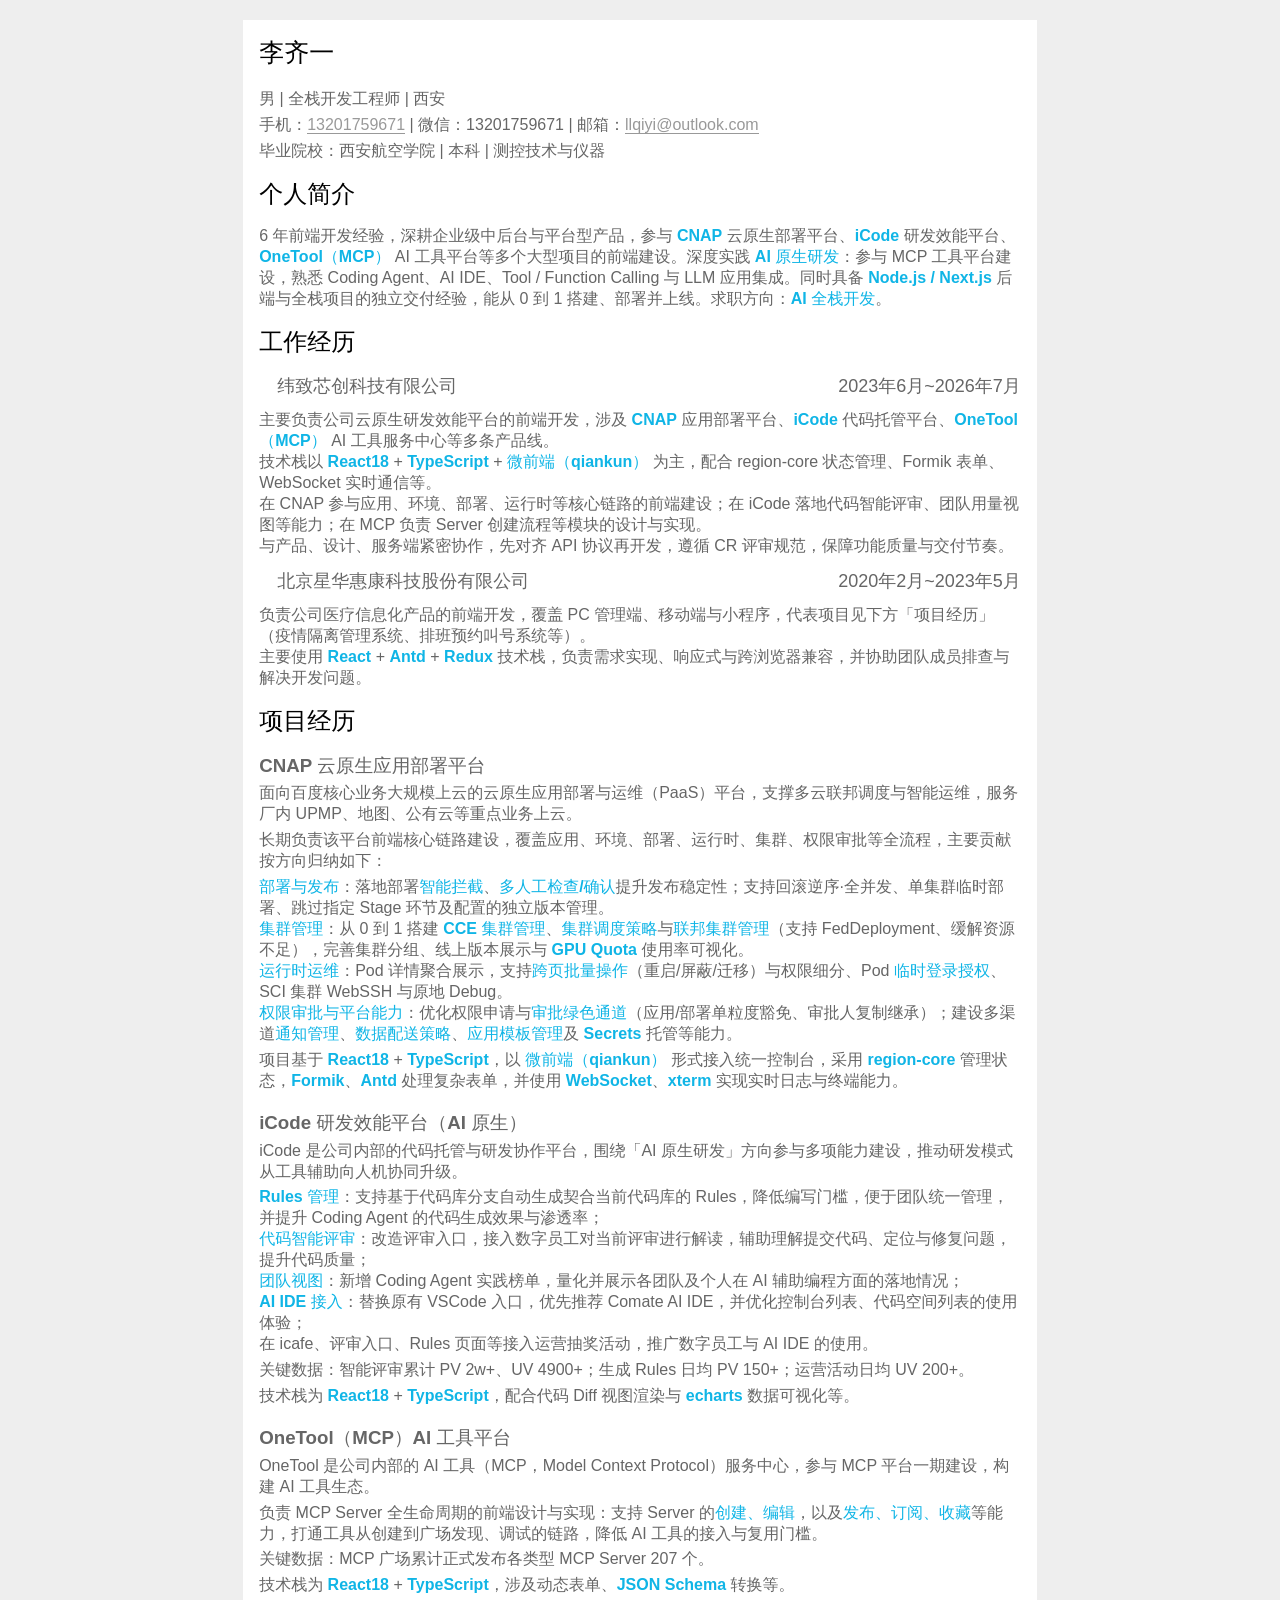
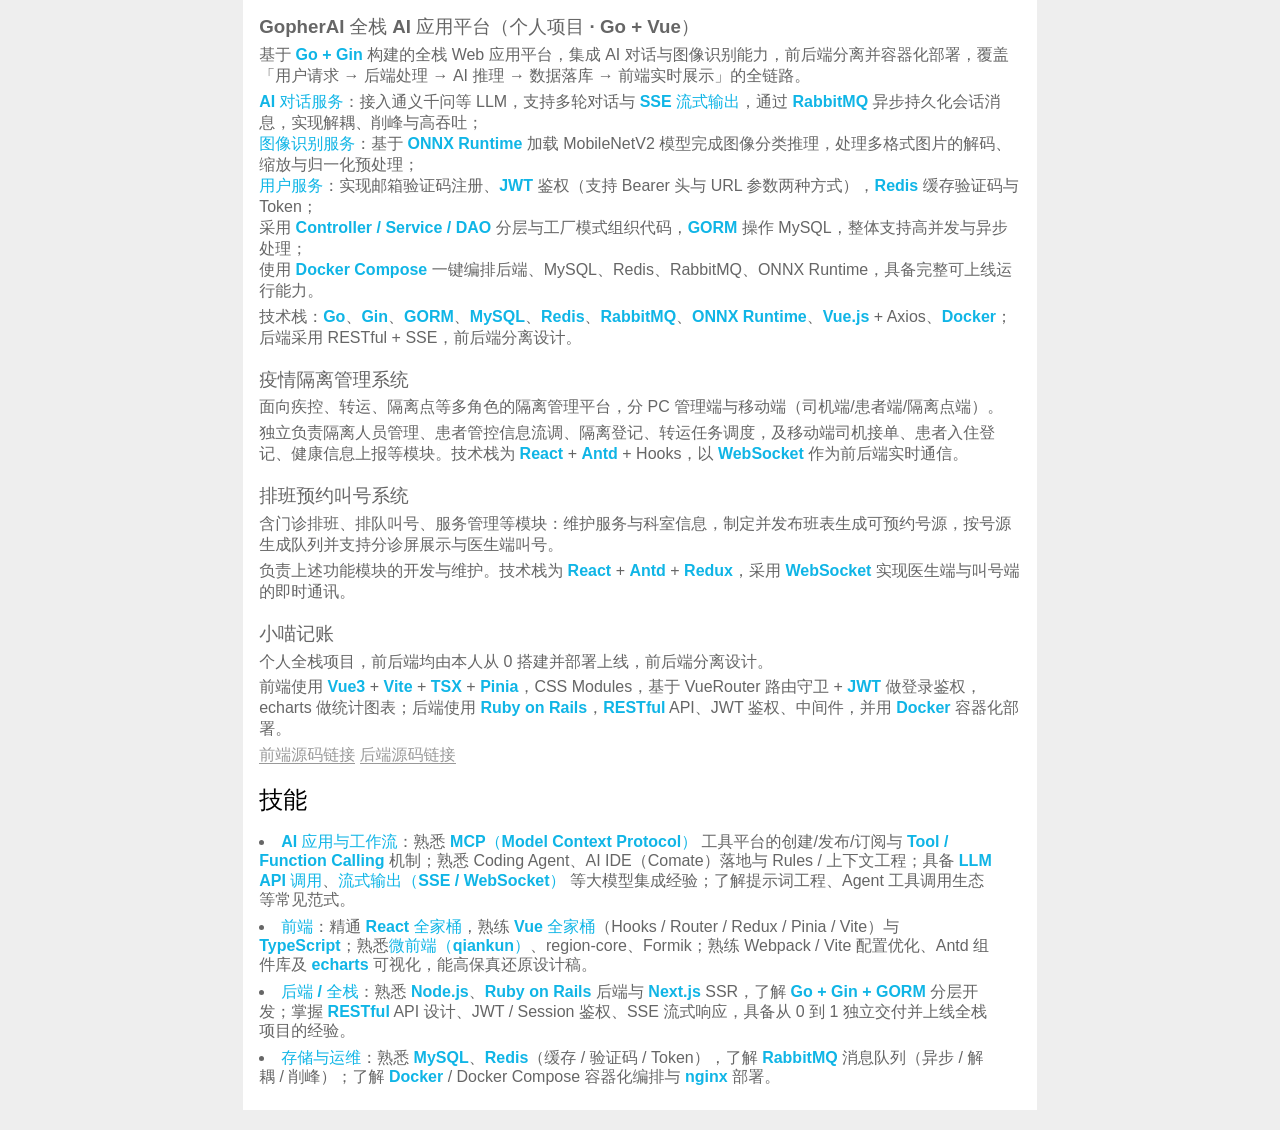
==== index.html @ 099a3296 "完善简历" ====
<!DOCTYPE html>
<html lang="zh">

<head>
    <meta charset="UTF-8">
    <meta name="viewport"
          content="width=device-width,initial-scale=1,minimum-scale=1,maximum-scale=1,user-scalable=no,viewport-fit=cover">
    <title>简历</title>
    <link rel="stylesheet" href="style.css">
</head>

<body>
<article>
    <section class="bio">
        <h1>李齐一</h1>
        <img src="./images/picture.jpg" alt="" height="100">
        <p>
            男 | 全栈开发工程师 | 西安
        </p>
        <p>
            手机：<a href="tel:13201759671">13201759671</a> | 微信：13201759671 | 邮箱：<a
            href="mailto:llqiyi@outlook.com">llqiyi@outlook.com</a>
        </p>
        <p>毕业院校：西安航空学院 | 本科 | 测控技术与仪器</p>
    </section>
    <section class="summary">
        <h2>个人简介</h2>
        <p>
            6 年前端开发经验，深耕企业级中后台与平台型产品，参与 <strong>CNAP</strong> 云原生部署平台、<strong>iCode</strong> 研发效能平台、<strong>OneTool（MCP）</strong> AI 工具平台等多个大型项目的前端建设。深度实践 <strong>AI 原生研发</strong>：参与 MCP 工具平台建设，熟悉 Coding Agent、AI IDE、Tool / Function Calling 与 LLM 应用集成。同时具备 <strong>Node.js / Next.js</strong> 后端与全栈项目的独立交付经验，能从 0 到 1 搭建、部署并上线。求职方向：<strong>AI 全栈开发</strong>。
        </p>
    </section>
    <section class="jobs">
        <h2>工作经历</h2>
        <ol>
            <li>
                <header>
                    <h4>纬致芯创科技有限公司</h4>
                    <span><time>2023年6月</time>~<time>2026年7月</time></span>
                </header>
                <ul>
                    <li>
                        主要负责公司云原生研发效能平台的前端开发，涉及 <strong>CNAP</strong> 应用部署平台、<strong>iCode</strong> 代码托管平台、<strong>OneTool（MCP）</strong> AI 工具服务中心等多条产品线。
                    </li>
                    <li>
                        技术栈以 <strong>React18</strong> + <strong>TypeScript</strong> + <strong>微前端（qiankun）</strong> 为主，配合 region-core 状态管理、Formik 表单、WebSocket 实时通信等。
                    </li>
                    <li>
                        在 CNAP 参与应用、环境、部署、运行时等核心链路的前端建设；在 iCode 落地代码智能评审、团队用量视图等能力；在 MCP 负责 Server 创建流程等模块的设计与实现。
                    </li>
                    <li>
                        与产品、设计、服务端紧密协作，先对齐 API 协议再开发，遵循 CR 评审规范，保障功能质量与交付节奏。
                    </li>
                </ul>
            </li>
            <li>
                <header>
                    <h4>北京星华惠康科技股份有限公司</h4>
                    <span><time>2020年2月</time>~<time>2023年5月</time></span>
                </header>
                <ul>
                    <li>负责公司医疗信息化产品的前端开发，覆盖 PC 管理端、移动端与小程序，代表项目见下方「项目经历」（疫情隔离管理系统、排班预约叫号系统等）。</li>
                    <li>主要使用 <strong>React</strong> + <strong>Antd</strong> + <strong>Redux</strong> 技术栈，负责需求实现、响应式与跨浏览器兼容，并协助团队成员排查与解决开发问题。</li>
                </ul>
            </li>
        </ol>
    </section>
    <section class="projects">
        <h2>项目经历</h2>
        <ol>
            <li>
                <header>
                    <h3>CNAP 云原生应用部署平台</h3>
                </header>
                <p>面向百度核心业务大规模上云的云原生应用部署与运维（PaaS）平台，支撑多云联邦调度与智能运维，服务厂内 UPMP、地图、公有云等重点业务上云。</p>
                <p>
                    长期负责该平台前端核心链路建设，覆盖应用、环境、部署、运行时、集群、权限审批等全流程，主要贡献按方向归纳如下：
                </p>
                <ul>
                    <li><strong>部署与发布</strong>：落地部署<strong>智能拦截</strong>、<strong>多人工检查/确认</strong>提升发布稳定性；支持回滚逆序·全并发、单集群临时部署、跳过指定 Stage 环节及配置的独立版本管理。</li>
                    <li><strong>集群管理</strong>：从 0 到 1 搭建 <strong>CCE 集群管理</strong>、<strong>集群调度策略</strong>与<strong>联邦集群管理</strong>（支持 FedDeployment、缓解资源不足），完善集群分组、线上版本展示与 <strong>GPU Quota</strong> 使用率可视化。</li>
                    <li><strong>运行时运维</strong>：Pod 详情聚合展示，支持<strong>跨页批量操作</strong>（重启/屏蔽/迁移）与权限细分、Pod <strong>临时登录授权</strong>、SCI 集群 WebSSH 与原地 Debug。</li>
                    <li><strong>权限审批与平台能力</strong>：优化权限申请与<strong>审批绿色通道</strong>（应用/部署单粒度豁免、审批人复制继承）；建设多渠道<strong>通知管理</strong>、<strong>数据配送策略</strong>、<strong>应用模板管理</strong>及 <strong>Secrets</strong> 托管等能力。</li>
                </ul>
                <p>
                    项目基于 <strong>React18</strong> + <strong>TypeScript</strong>，以 <strong>微前端（qiankun）</strong> 形式接入统一控制台，采用 <strong>region-core</strong> 管理状态，<strong>Formik</strong>、<strong>Antd</strong> 处理复杂表单，并使用 <strong>WebSocket</strong>、<strong>xterm</strong> 实现实时日志与终端能力。
                </p>
            </li>
            <li>
                <header>
                    <h3>iCode 研发效能平台（AI 原生）</h3>
                </header>
                <p>iCode 是公司内部的代码托管与研发协作平台，围绕「AI 原生研发」方向参与多项能力建设，推动研发模式从工具辅助向人机协同升级。</p>
                <ul>
                    <li><strong>Rules 管理</strong>：支持基于代码库分支自动生成契合当前代码库的 Rules，降低编写门槛，便于团队统一管理，并提升 Coding Agent 的代码生成效果与渗透率；</li>
                    <li><strong>代码智能评审</strong>：改造评审入口，接入数字员工对当前评审进行解读，辅助理解提交代码、定位与修复问题，提升代码质量；</li>
                    <li><strong>团队视图</strong>：新增 Coding Agent 实践榜单，量化并展示各团队及个人在 AI 辅助编程方面的落地情况；</li>
                    <li><strong>AI IDE 接入</strong>：替换原有 VSCode 入口，优先推荐 Comate AI IDE，并优化控制台列表、代码空间列表的使用体验；</li>
                    <li>在 icafe、评审入口、Rules 页面等接入运营抽奖活动，推广数字员工与 AI IDE 的使用。</li>
                </ul>
                <p>关键数据：智能评审累计 PV 2w+、UV 4900+；生成 Rules 日均 PV 150+；运营活动日均 UV 200+。</p>
                <p>技术栈为 <strong>React18</strong> + <strong>TypeScript</strong>，配合代码 Diff 视图渲染与 <strong>echarts</strong> 数据可视化等。</p>
            </li>
            <li>
                <header>
                    <h3>OneTool（MCP）AI 工具平台</h3>
                </header>
                <p>OneTool 是公司内部的 AI 工具（MCP，Model Context Protocol）服务中心，参与 MCP 平台一期建设，构建 AI 工具生态。</p>
                <p>
                    负责 MCP Server 全生命周期的前端设计与实现：支持 Server 的<strong>创建、编辑</strong>，以及<strong>发布、订阅、收藏</strong>等能力，打通工具从创建到广场发现、调试的链路，降低 AI 工具的接入与复用门槛。
                </p>
                <p>关键数据：MCP 广场累计正式发布各类型 MCP Server 207 个。</p>
                <p>技术栈为 <strong>React18</strong> + <strong>TypeScript</strong>，涉及动态表单、<strong>JSON Schema</strong> 转换等。</p>
            </li>
            <li>
                <header>
                    <h3>GopherAI 全栈 AI 应用平台（个人项目 · Go + Vue）</h3>
                </header>
                <p>基于 <strong>Go + Gin</strong> 构建的全栈 Web 应用平台，集成 AI 对话与图像识别能力，前后端分离并容器化部署，覆盖「用户请求 → 后端处理 → AI 推理 → 数据落库 → 前端实时展示」的全链路。</p>
                <ul>
                    <li><strong>AI 对话服务</strong>：接入通义千问等 LLM，支持多轮对话与 <strong>SSE 流式输出</strong>，通过 <strong>RabbitMQ</strong> 异步持久化会话消息，实现解耦、削峰与高吞吐；</li>
                    <li><strong>图像识别服务</strong>：基于 <strong>ONNX Runtime</strong> 加载 MobileNetV2 模型完成图像分类推理，处理多格式图片的解码、缩放与归一化预处理；</li>
                    <li><strong>用户服务</strong>：实现邮箱验证码注册、<strong>JWT</strong> 鉴权（支持 Bearer 头与 URL 参数两种方式），<strong>Redis</strong> 缓存验证码与 Token；</li>
                    <li>采用 <strong>Controller / Service / DAO</strong> 分层与工厂模式组织代码，<strong>GORM</strong> 操作 MySQL，整体支持高并发与异步处理；</li>
                    <li>使用 <strong>Docker Compose</strong> 一键编排后端、MySQL、Redis、RabbitMQ、ONNX Runtime，具备完整可上线运行能力。</li>
                </ul>
                <p>技术栈：<strong>Go</strong>、<strong>Gin</strong>、<strong>GORM</strong>、<strong>MySQL</strong>、<strong>Redis</strong>、<strong>RabbitMQ</strong>、<strong>ONNX Runtime</strong>、<strong>Vue.js</strong> + Axios、<strong>Docker</strong>；后端采用 RESTful + SSE，前后端分离设计。</p>
            </li>
            <li>
                <header>
                    <h3>疫情隔离管理系统</h3>
                </header>
                <p>面向疾控、转运、隔离点等多角色的隔离管理平台，分 PC 管理端与移动端（司机端/患者端/隔离点端）。</p>
                <p>独立负责隔离人员管理、患者管控信息流调、隔离登记、转运任务调度，及移动端司机接单、患者入住登记、健康信息上报等模块。技术栈为 <strong>React</strong> + <strong>Antd</strong> + Hooks，以 <strong>WebSocket</strong> 作为前后端实时通信。</p>
            </li>
            <li>
                <header>
                    <h3>排班预约叫号系统</h3>
                </header>
                <p>含门诊排班、排队叫号、服务管理等模块：维护服务与科室信息，制定并发布班表生成可预约号源，按号源生成队列并支持分诊屏展示与医生端叫号。</p>
                <p>负责上述功能模块的开发与维护。技术栈为 <strong>React</strong> + <strong>Antd</strong> + <strong>Redux</strong>，采用 <strong>WebSocket</strong> 实现医生端与叫号端的即时通讯。</p>
            </li>
            <li>
                <header>
                    <h3>小喵记账</h3>
                </header>
                <p>个人全栈项目，前后端均由本人从 0 搭建并部署上线，前后端分离设计。</p>
                <p>前端使用 <strong>Vue3</strong> + <strong>Vite</strong> + <strong>TSX</strong> + <strong>Pinia</strong>，CSS Modules，基于 VueRouter 路由守卫 + <strong>JWT</strong> 做登录鉴权，echarts 做统计图表；后端使用 <strong>Ruby on Rails</strong>，<strong>RESTful</strong> API、JWT 鉴权、中间件，并用 <strong>Docker</strong> 容器化部署。</p>
                <span>
                  <a href="https://github.com/qiyi-li/miao-fe">前端源码链接</a>
                  <a href="https://github.com/qiyi-li/miao-be">后端源码链接</a>
                </span>
            </li>

        </ol>
    </section>
    <section class="skills">
        <h2>技能</h2>
        <div class="wrapper">
            <ul>
                <li><strong>AI 应用与工作流</strong>：熟悉 <strong>MCP（Model Context Protocol）</strong> 工具平台的创建/发布/订阅与 <strong>Tool / Function Calling</strong> 机制；熟悉 Coding Agent、AI IDE（Comate）落地与 Rules / 上下文工程；具备 <strong>LLM API 调用</strong>、<strong>流式输出（SSE / WebSocket）</strong> 等大模型集成经验；了解提示词工程、Agent 工具调用生态等常见范式。</li>
                <li><strong>前端</strong>：精通 <strong>React 全家桶</strong>，熟练 <strong>Vue 全家桶</strong>（Hooks / Router / Redux / Pinia / Vite）与 <strong>TypeScript</strong>；熟悉<strong>微前端（qiankun）</strong>、region-core、Formik；熟练 Webpack / Vite 配置优化、Antd 组件库及 <strong>echarts</strong> 可视化，能高保真还原设计稿。</li>
                <li><strong>后端 / 全栈</strong>：熟悉 <strong>Node.js</strong>、<strong>Ruby on Rails</strong> 后端与 <strong>Next.js</strong> SSR，了解 <strong>Go + Gin + GORM</strong> 分层开发；掌握 <strong>RESTful</strong> API 设计、JWT / Session 鉴权、SSE 流式响应，具备从 0 到 1 独立交付并上线全栈项目的经验。</li>
                <li><strong>存储与运维</strong>：熟悉 <strong>MySQL</strong>、<strong>Redis</strong>（缓存 / 验证码 / Token），了解 <strong>RabbitMQ</strong> 消息队列（异步 / 解耦 / 削峰）；了解 <strong>Docker</strong> / Docker Compose 容器化编排与 <strong>nginx</strong> 部署。</li>
            </ul>
        </div>
    </section>
<!--    <section class="others">
        <h2>其他链接</h2>
        <ul>
            <li>
                <a href="https://github.com/qiyi-li">我的 GitHub</a>，有一些小项目
            </li>
            <li>
                <a href="https://www.yuque.com/books/share/fcc17b53-db93-48c0-bba1-d0033db376e7?#">我的博客</a>，总结了一些学习过程中遇到的问题
            </li>
        </ul>
    </section>-->

</article>
<script src="https://cdn.bootcss.com/echarts/4.6.0/echarts.min.js"></script>
<script src="./main.js"></script>
</body>
</html>
---- style.css ----
* {
    box-sizing: border-box;
}

body {
    background: #eee;
    /*font-family: Georgia, "Nimbus Roman No9 L", "Songti SC", "Noto Serif CJK SC", "Source Han Serif SC", "Source Han Serif CN", STSong, "AR PL New Sung", "AR PL SungtiL GB", NSimSun, SimSun, "TW\-Sung", "WenQuanYi Bitmap Song", "AR PL UMing CN", "AR PL UMing HK", "AR PL UMing TW", "AR PL UMing TW MBE", PMingLiU, MingLiU, serif;;*/
    font-family: -apple-system, "Noto Sans", "Helvetica Neue", Helvetica, "Nimbus Sans L", Arial, "Liberation Sans", "PingFang SC", "Hiragino Sans GB", "Noto Sans CJK SC", "Source Han Sans SC", "Source Han Sans CN", "Microsoft YaHei", "Wenquanyi Micro Hei", "WenQuanYi Zen Hei", "ST Heiti", SimHei, "WenQuanYi Zen Hei Sharp", sans-serif;
    margin: 20px 0;
}

article {
    width: 21cm;
    min-height: 29.7cm;
    background: white;
    margin: 0 auto;
    overflow: auto;
    padding: 1em;
}
@media print {
    body {
        margin: 0;
    }

    .page2 {
        page-break-before: always;
        margin-top: 30px;
    }
}
body {
}

p {
    margin: .3em 0;
}

h1 {
    font-size: 25px;
    margin-top: 0;
    margin-bottom: 20px;
}

h4,
h5,
h6 {
    font-weight: normal;
}

ol,
ul {
    list-style: none;
    padding: 0;
    margin: 0;
}

strong {
    font-weight: bold;
    color: #10b5e6;
}

a {
    color: #999;
    text-decoration: none;
    border-bottom: 1px solid;
}

p,
li {
    color: #666;
}

h3,
h4,
h5,
h6 {
    margin: 0;
}

.bio {
    position: relative;
}

.bio img {
    position: absolute;
    top: 0;
    right: 0;
}
h2 {
    margin-top: 16px;
    margin-bottom: 16px;
}

.projects p {
    color: #666;
}
.gap {
    margin-top: 8px;
    margin-bottom: 8px;
    font-weight: bold;
}

.projects strong {
    color: #10b5e6;
}

.projects > ol {
    margin-top: 0;
    list-style-position: inside;
    padding: 0;
}

.projects > ol > li {
    margin-bottom: 18px;
}
.projects > ol > li:nth-child(3) {
    /*margin-bottom: 36px;*/
}

.projects > ol > li > header {
    display: flex;
    flex-direction: column;
    justify-content: space-between;
}

.projects > ol > li h3 {
    display: inline-block;
}

.skills {
}

#skills {

    width: 500px;
    height: 270px;
}

@media print {
    #skills {
        display: none;
    }
}


.skills > .wrapper {
    display: flex;
    justify-content: space-between;
}

.skills > .wrapper > :first-child {
    margin-right: 24px;
}

.skills > .wrapper > #skills {
    overflow: visible;
}

.skills > .wrapper > ul {
    color: #666;
}

.skills > .wrapper strong {
    color: #10b5e6;
}

.skills > .wrapper > ul > li {
    line-height: 1.2;
    margin-bottom: 8px;
}

.openSource {
}

.openSource header img {
    position: absolute;
    top: 0;
    right: 0;
}

.openSource > ul {
}

.openSource > ul > li {
    margin-bottom: 18px;
}

.openSource header {
    position: relative;
    display: flex;
    justify-content: space-between;
}

.openSource h3 {
}

.jobs >p{
    margin-top: 12px;
    margin-bottom: 12px;
}


.jobs > ol {
}

.jobs > ol > li {
    margin: 12px 0;
}

.jobs header {
    display: flex;
    color: #666;
    margin-bottom: 12px;
}

.jobs header > h3 {
    font-size: 18px;
    color: #333;
}

.jobs header > h4 {
    margin-left: 1em;
    font-weight: bold;
    font-size: 18px;
}

.jobs header > span {
    font-size: 18px;
    margin-left: auto;
}
.jobs >ol>li>.work-detail>li{
    list-style: inside;
}
.skills>.wrapper >ul>li{
    list-style: inside;
}

@media (max-width: 500px) {
    body {
        margin: 0;
    }

    article {
        width: auto;
        height: auto;
    }

    .bio img {
        display: none;
    }

    #skills {
        display: none;
    }

    .skills .wrapper {
        flex-direction: column;
    }

    #skills {
        width: auto;
    }

    .jobs header {
        flex-direction: column;
    }

    .jobs header > h3,
    .jobs header > h4,
    .jobs header > span {
        margin: 0;
    }
}
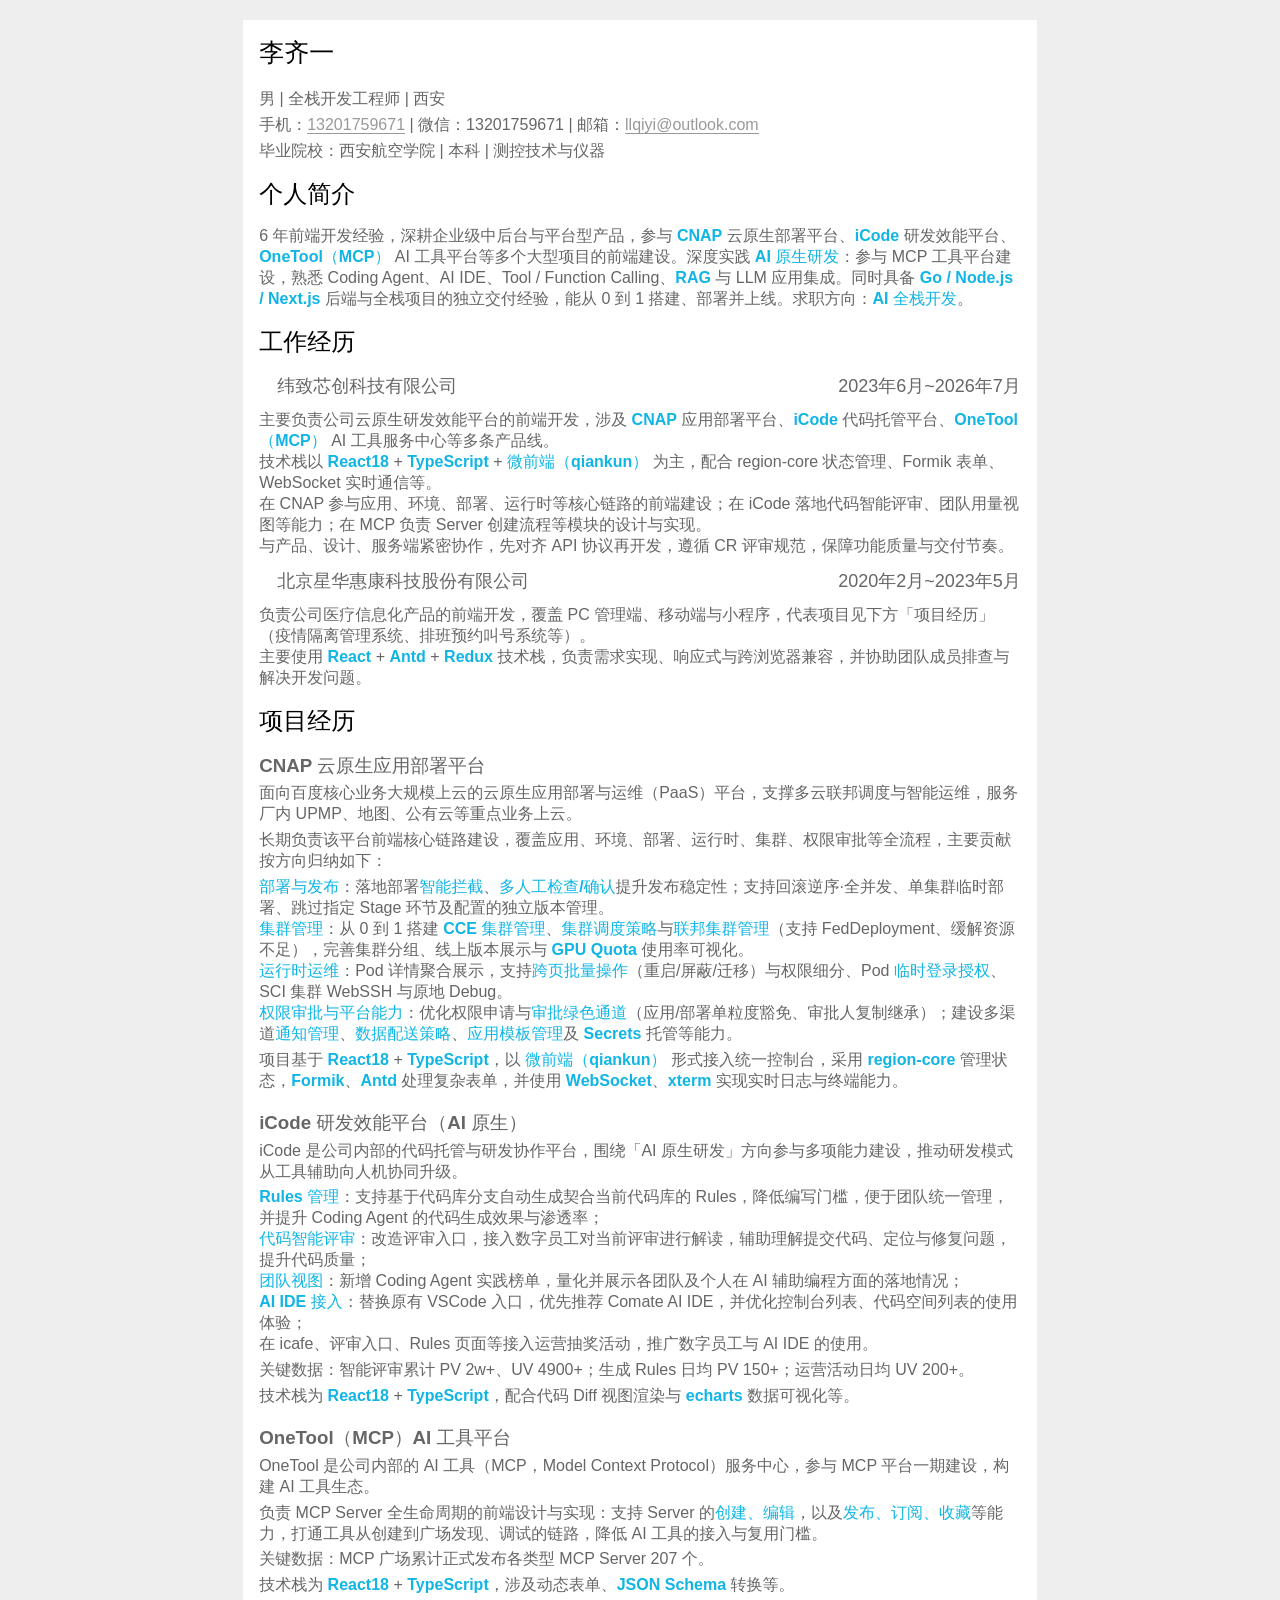
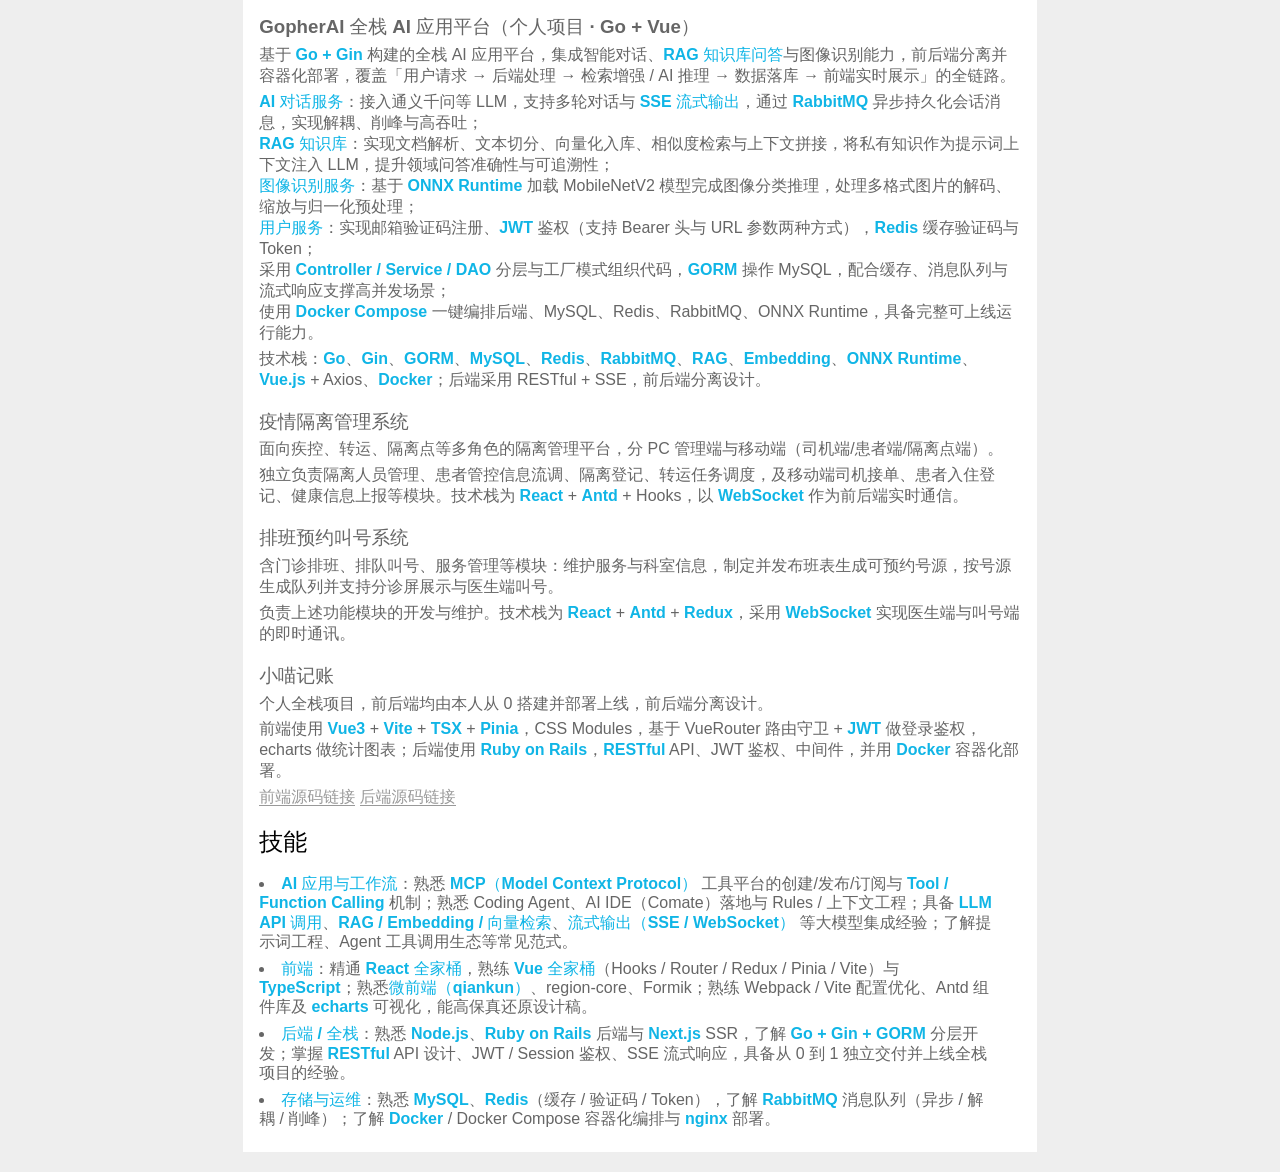
==== commit d804e417: "补充rag等" ====
--- a/index.html
+++ b/index.html
@@ -26,7 +26,7 @@
     <section class="summary">
         <h2>个人简介</h2>
         <p>
-            6 年前端开发经验，深耕企业级中后台与平台型产品，参与 <strong>CNAP</strong> 云原生部署平台、<strong>iCode</strong> 研发效能平台、<strong>OneTool（MCP）</strong> AI 工具平台等多个大型项目的前端建设。深度实践 <strong>AI 原生研发</strong>：参与 MCP 工具平台建设，熟悉 Coding Agent、AI IDE、Tool / Function Calling 与 LLM 应用集成。同时具备 <strong>Node.js / Next.js</strong> 后端与全栈项目的独立交付经验，能从 0 到 1 搭建、部署并上线。求职方向：<strong>AI 全栈开发</strong>。
+            6 年前端开发经验，深耕企业级中后台与平台型产品，参与 <strong>CNAP</strong> 云原生部署平台、<strong>iCode</strong> 研发效能平台、<strong>OneTool（MCP）</strong> AI 工具平台等多个大型项目的前端建设。深度实践 <strong>AI 原生研发</strong>：参与 MCP 工具平台建设，熟悉 Coding Agent、AI IDE、Tool / Function Calling、<strong>RAG</strong> 与 LLM 应用集成。同时具备 <strong>Go / Node.js / Next.js</strong> 后端与全栈项目的独立交付经验，能从 0 到 1 搭建、部署并上线。求职方向：<strong>AI 全栈开发</strong>。
         </p>
     </section>
     <section class="jobs">
@@ -115,15 +115,16 @@
                 <header>
                     <h3>GopherAI 全栈 AI 应用平台（个人项目 · Go + Vue）</h3>
                 </header>
-                <p>基于 <strong>Go + Gin</strong> 构建的全栈 Web 应用平台，集成 AI 对话与图像识别能力，前后端分离并容器化部署，覆盖「用户请求 → 后端处理 → AI 推理 → 数据落库 → 前端实时展示」的全链路。</p>
+                <p>基于 <strong>Go + Gin</strong> 构建的全栈 AI 应用平台，集成智能对话、<strong>RAG 知识库问答</strong>与图像识别能力，前后端分离并容器化部署，覆盖「用户请求 → 后端处理 → 检索增强 / AI 推理 → 数据落库 → 前端实时展示」的全链路。</p>
                 <ul>
                     <li><strong>AI 对话服务</strong>：接入通义千问等 LLM，支持多轮对话与 <strong>SSE 流式输出</strong>，通过 <strong>RabbitMQ</strong> 异步持久化会话消息，实现解耦、削峰与高吞吐；</li>
+                    <li><strong>RAG 知识库</strong>：实现文档解析、文本切分、向量化入库、相似度检索与上下文拼接，将私有知识作为提示词上下文注入 LLM，提升领域问答准确性与可追溯性；</li>
                     <li><strong>图像识别服务</strong>：基于 <strong>ONNX Runtime</strong> 加载 MobileNetV2 模型完成图像分类推理，处理多格式图片的解码、缩放与归一化预处理；</li>
                     <li><strong>用户服务</strong>：实现邮箱验证码注册、<strong>JWT</strong> 鉴权（支持 Bearer 头与 URL 参数两种方式），<strong>Redis</strong> 缓存验证码与 Token；</li>
-                    <li>采用 <strong>Controller / Service / DAO</strong> 分层与工厂模式组织代码，<strong>GORM</strong> 操作 MySQL，整体支持高并发与异步处理；</li>
+                    <li>采用 <strong>Controller / Service / DAO</strong> 分层与工厂模式组织代码，<strong>GORM</strong> 操作 MySQL，配合缓存、消息队列与流式响应支撑高并发场景；</li>
                     <li>使用 <strong>Docker Compose</strong> 一键编排后端、MySQL、Redis、RabbitMQ、ONNX Runtime，具备完整可上线运行能力。</li>
                 </ul>
-                <p>技术栈：<strong>Go</strong>、<strong>Gin</strong>、<strong>GORM</strong>、<strong>MySQL</strong>、<strong>Redis</strong>、<strong>RabbitMQ</strong>、<strong>ONNX Runtime</strong>、<strong>Vue.js</strong> + Axios、<strong>Docker</strong>；后端采用 RESTful + SSE，前后端分离设计。</p>
+                <p>技术栈：<strong>Go</strong>、<strong>Gin</strong>、<strong>GORM</strong>、<strong>MySQL</strong>、<strong>Redis</strong>、<strong>RabbitMQ</strong>、<strong>RAG</strong>、<strong>Embedding</strong>、<strong>ONNX Runtime</strong>、<strong>Vue.js</strong> + Axios、<strong>Docker</strong>；后端采用 RESTful + SSE，前后端分离设计。</p>
             </li>
             <li>
                 <header>
@@ -157,7 +158,7 @@
         <h2>技能</h2>
         <div class="wrapper">
             <ul>
-                <li><strong>AI 应用与工作流</strong>：熟悉 <strong>MCP（Model Context Protocol）</strong> 工具平台的创建/发布/订阅与 <strong>Tool / Function Calling</strong> 机制；熟悉 Coding Agent、AI IDE（Comate）落地与 Rules / 上下文工程；具备 <strong>LLM API 调用</strong>、<strong>流式输出（SSE / WebSocket）</strong> 等大模型集成经验；了解提示词工程、Agent 工具调用生态等常见范式。</li>
+                <li><strong>AI 应用与工作流</strong>：熟悉 <strong>MCP（Model Context Protocol）</strong> 工具平台的创建/发布/订阅与 <strong>Tool / Function Calling</strong> 机制；熟悉 Coding Agent、AI IDE（Comate）落地与 Rules / 上下文工程；具备 <strong>LLM API 调用</strong>、<strong>RAG / Embedding / 向量检索</strong>、<strong>流式输出（SSE / WebSocket）</strong> 等大模型集成经验；了解提示词工程、Agent 工具调用生态等常见范式。</li>
                 <li><strong>前端</strong>：精通 <strong>React 全家桶</strong>，熟练 <strong>Vue 全家桶</strong>（Hooks / Router / Redux / Pinia / Vite）与 <strong>TypeScript</strong>；熟悉<strong>微前端（qiankun）</strong>、region-core、Formik；熟练 Webpack / Vite 配置优化、Antd 组件库及 <strong>echarts</strong> 可视化，能高保真还原设计稿。</li>
                 <li><strong>后端 / 全栈</strong>：熟悉 <strong>Node.js</strong>、<strong>Ruby on Rails</strong> 后端与 <strong>Next.js</strong> SSR，了解 <strong>Go + Gin + GORM</strong> 分层开发；掌握 <strong>RESTful</strong> API 设计、JWT / Session 鉴权、SSE 流式响应，具备从 0 到 1 独立交付并上线全栈项目的经验。</li>
                 <li><strong>存储与运维</strong>：熟悉 <strong>MySQL</strong>、<strong>Redis</strong>（缓存 / 验证码 / Token），了解 <strong>RabbitMQ</strong> 消息队列（异步 / 解耦 / 削峰）；了解 <strong>Docker</strong> / Docker Compose 容器化编排与 <strong>nginx</strong> 部署。</li>
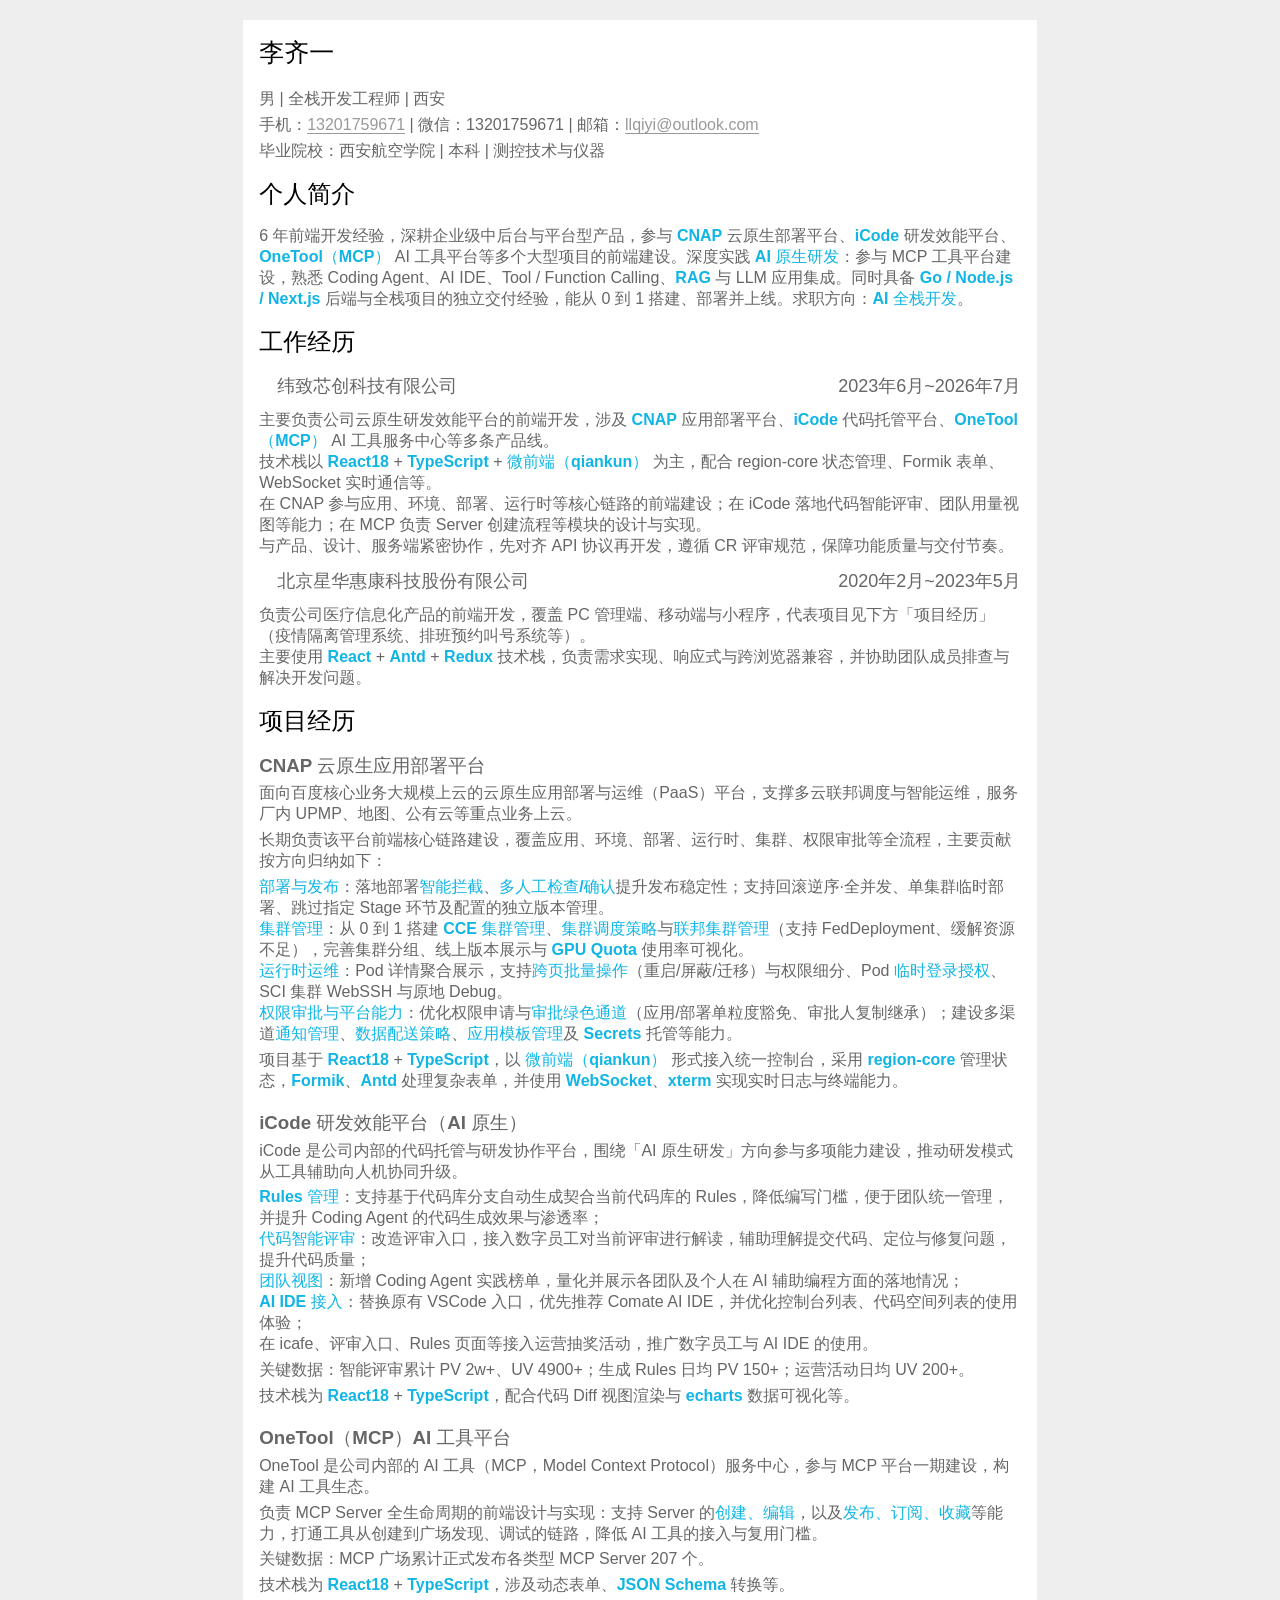
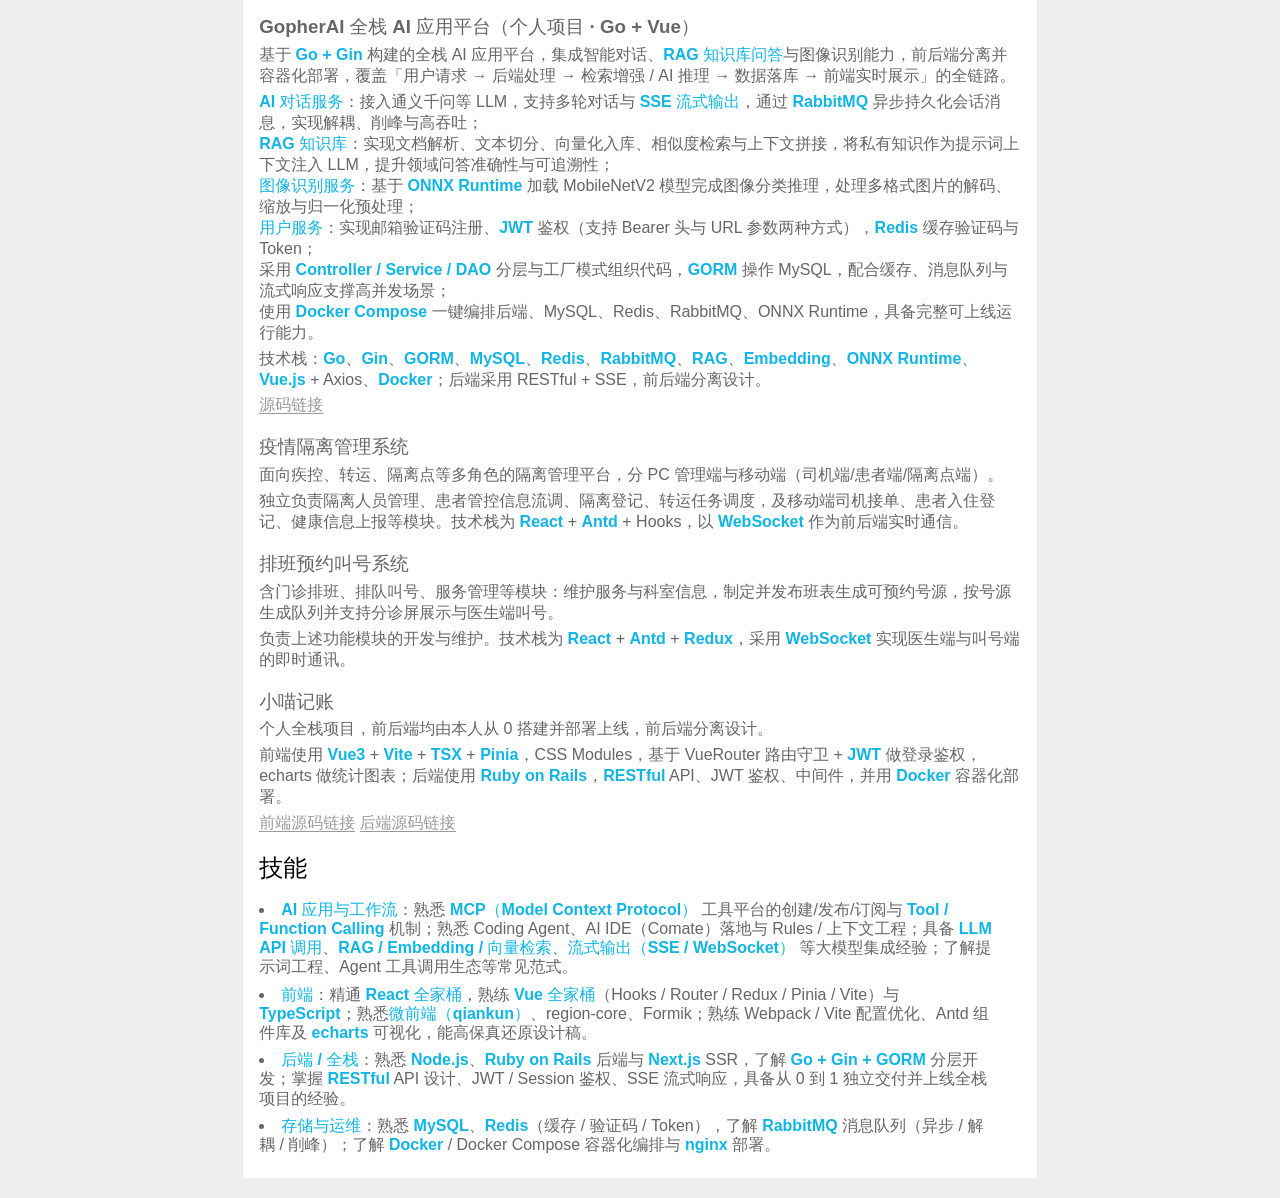
==== commit 8372d4bc: "update" ====
--- a/index.html
+++ b/index.html
@@ -125,6 +125,9 @@
                     <li>使用 <strong>Docker Compose</strong> 一键编排后端、MySQL、Redis、RabbitMQ、ONNX Runtime，具备完整可上线运行能力。</li>
                 </ul>
                 <p>技术栈：<strong>Go</strong>、<strong>Gin</strong>、<strong>GORM</strong>、<strong>MySQL</strong>、<strong>Redis</strong>、<strong>RabbitMQ</strong>、<strong>RAG</strong>、<strong>Embedding</strong>、<strong>ONNX Runtime</strong>、<strong>Vue.js</strong> + Axios、<strong>Docker</strong>；后端采用 RESTful + SSE，前后端分离设计。</p>
+                <span>
+                  <a href="https://github.com/qiyi-li/GopherAI">源码链接</a>
+                </span>
             </li>
             <li>
                 <header>
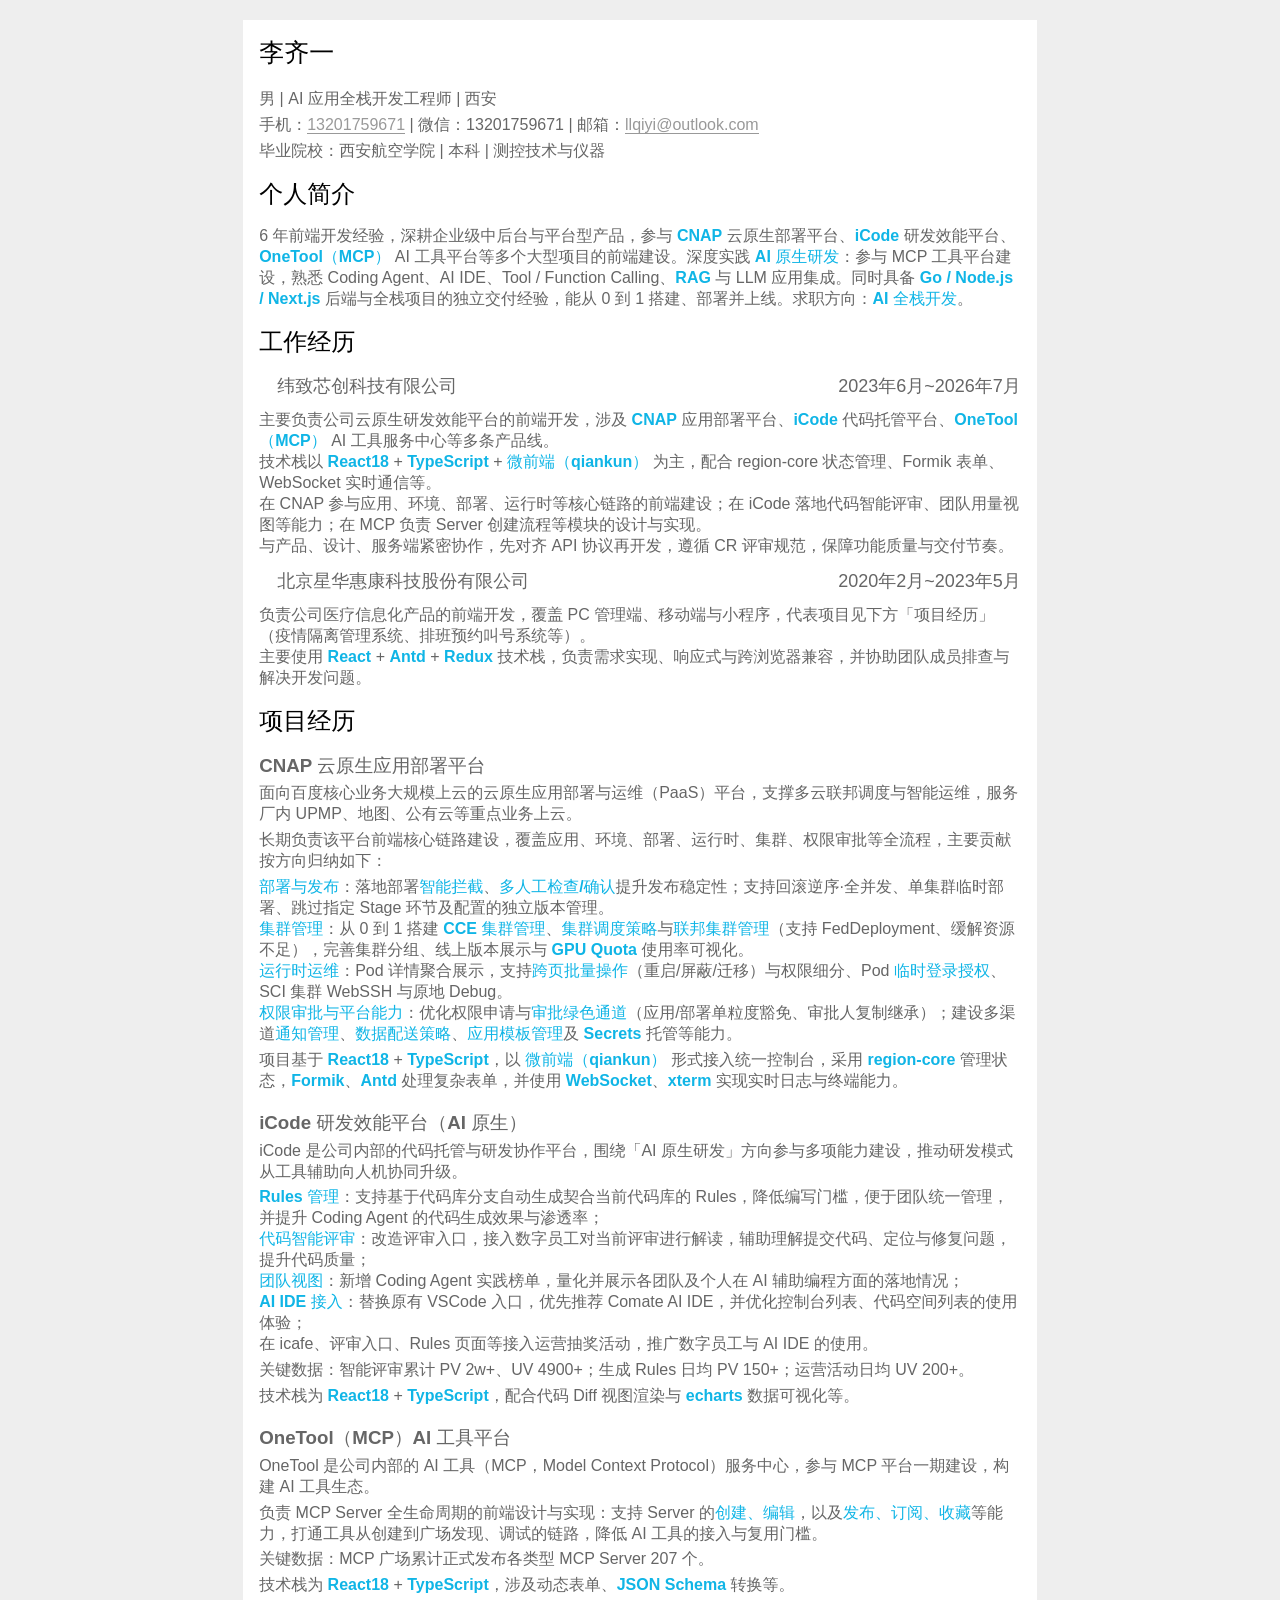
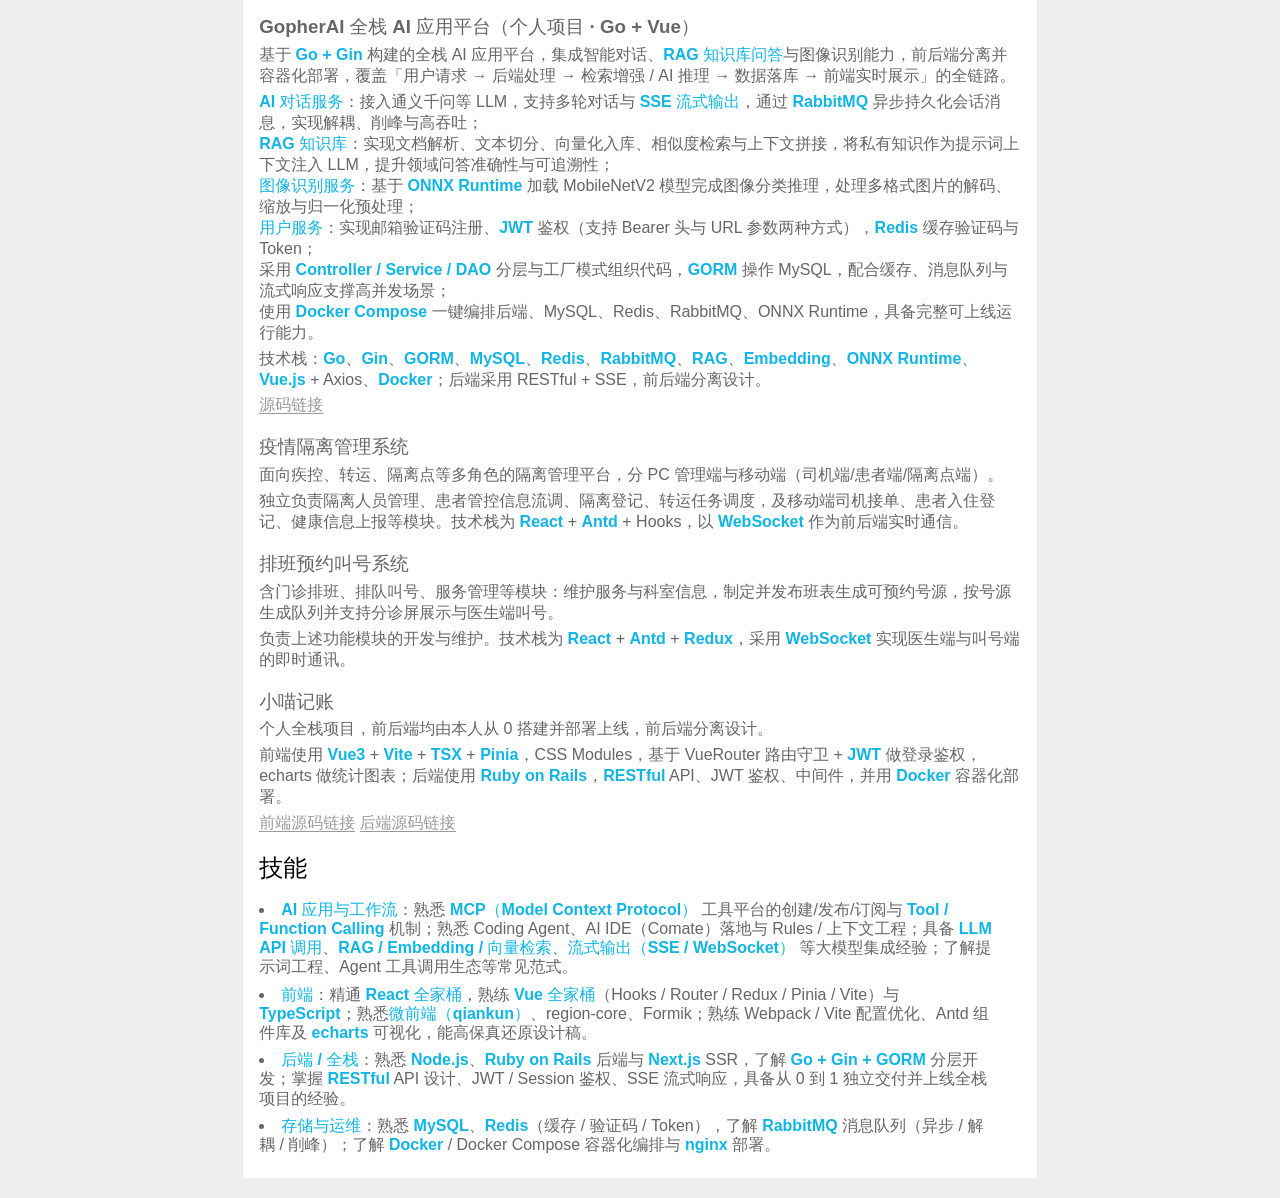
==== commit aa5c62d6: "调整全栈简历求职标题" ====
--- a/index.html
+++ b/index.html
@@ -15,7 +15,7 @@
         <h1>李齐一</h1>
         <img src="./images/picture.jpg" alt="" height="100">
         <p>
-            男 | 全栈开发工程师 | 西安
+            男 | AI 应用全栈开发工程师 | 西安
         </p>
         <p>
             手机：<a href="tel:13201759671">13201759671</a> | 微信：13201759671 | 邮箱：<a
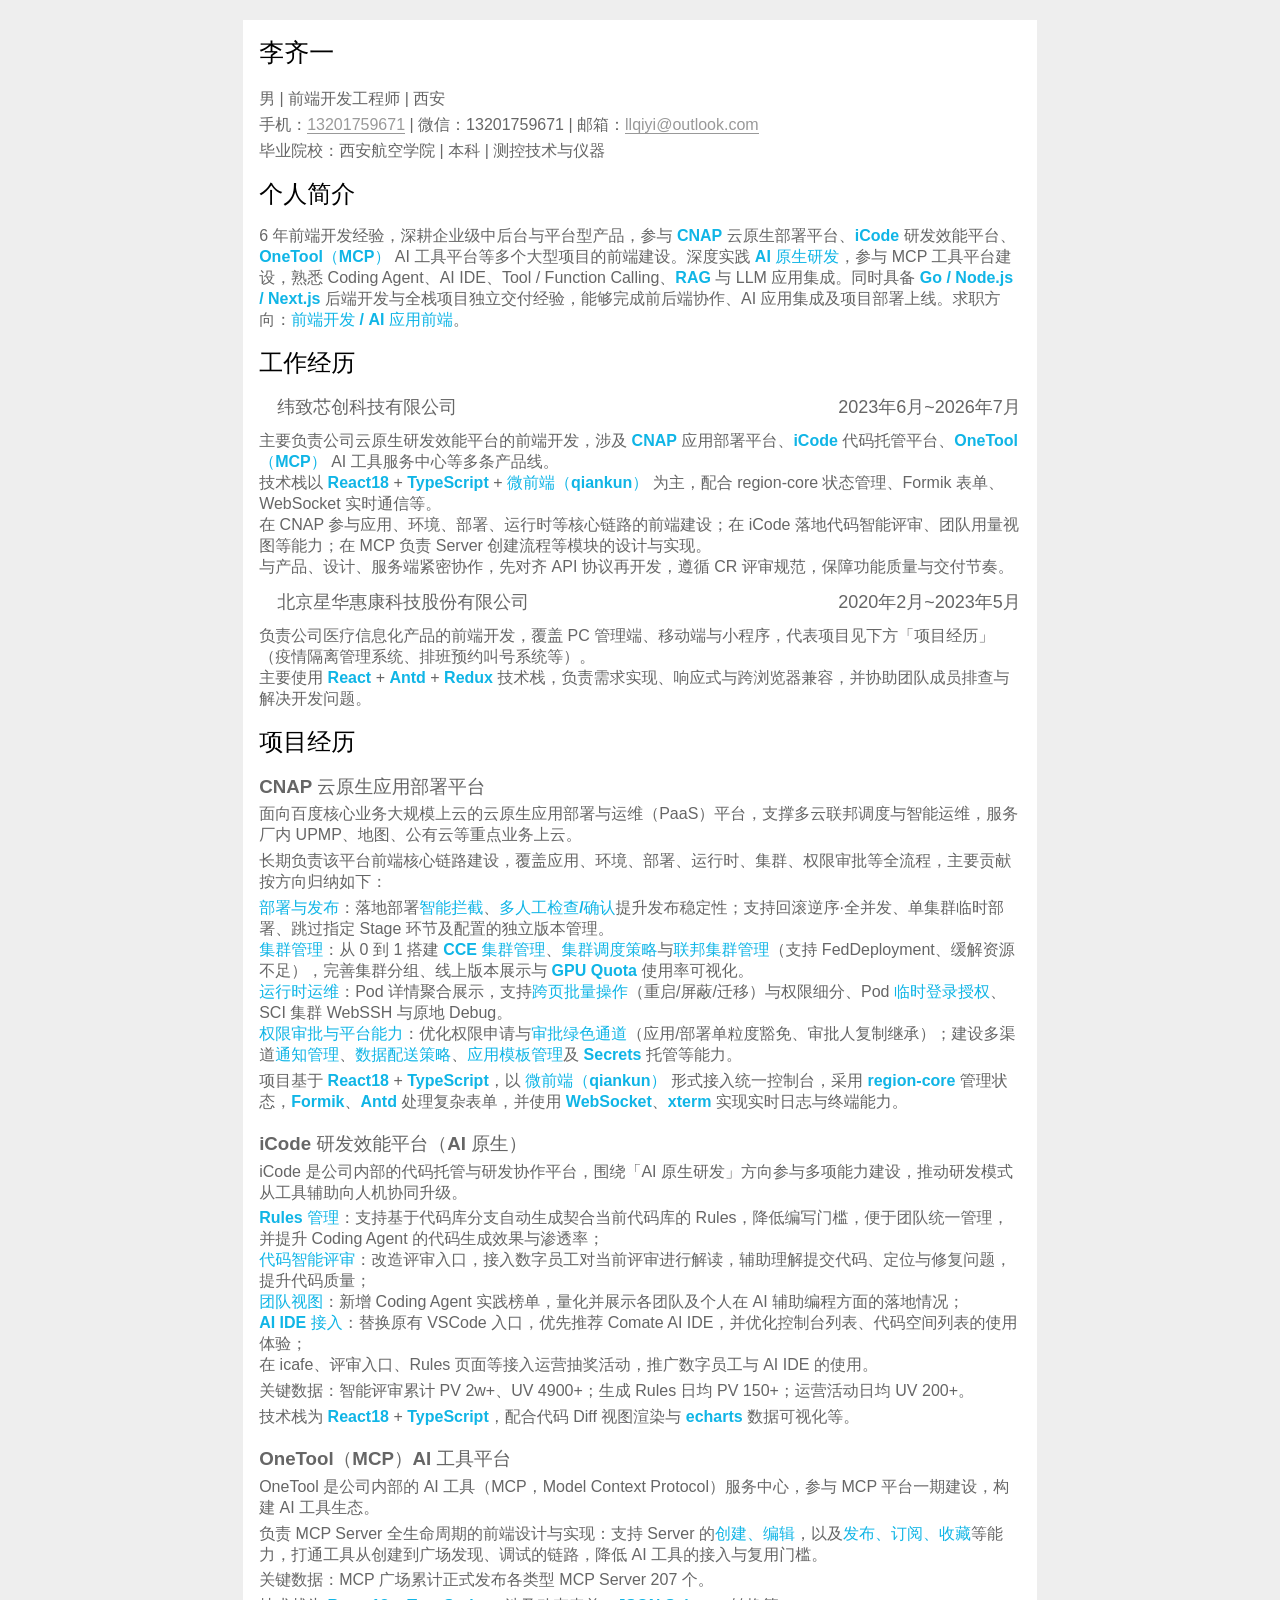
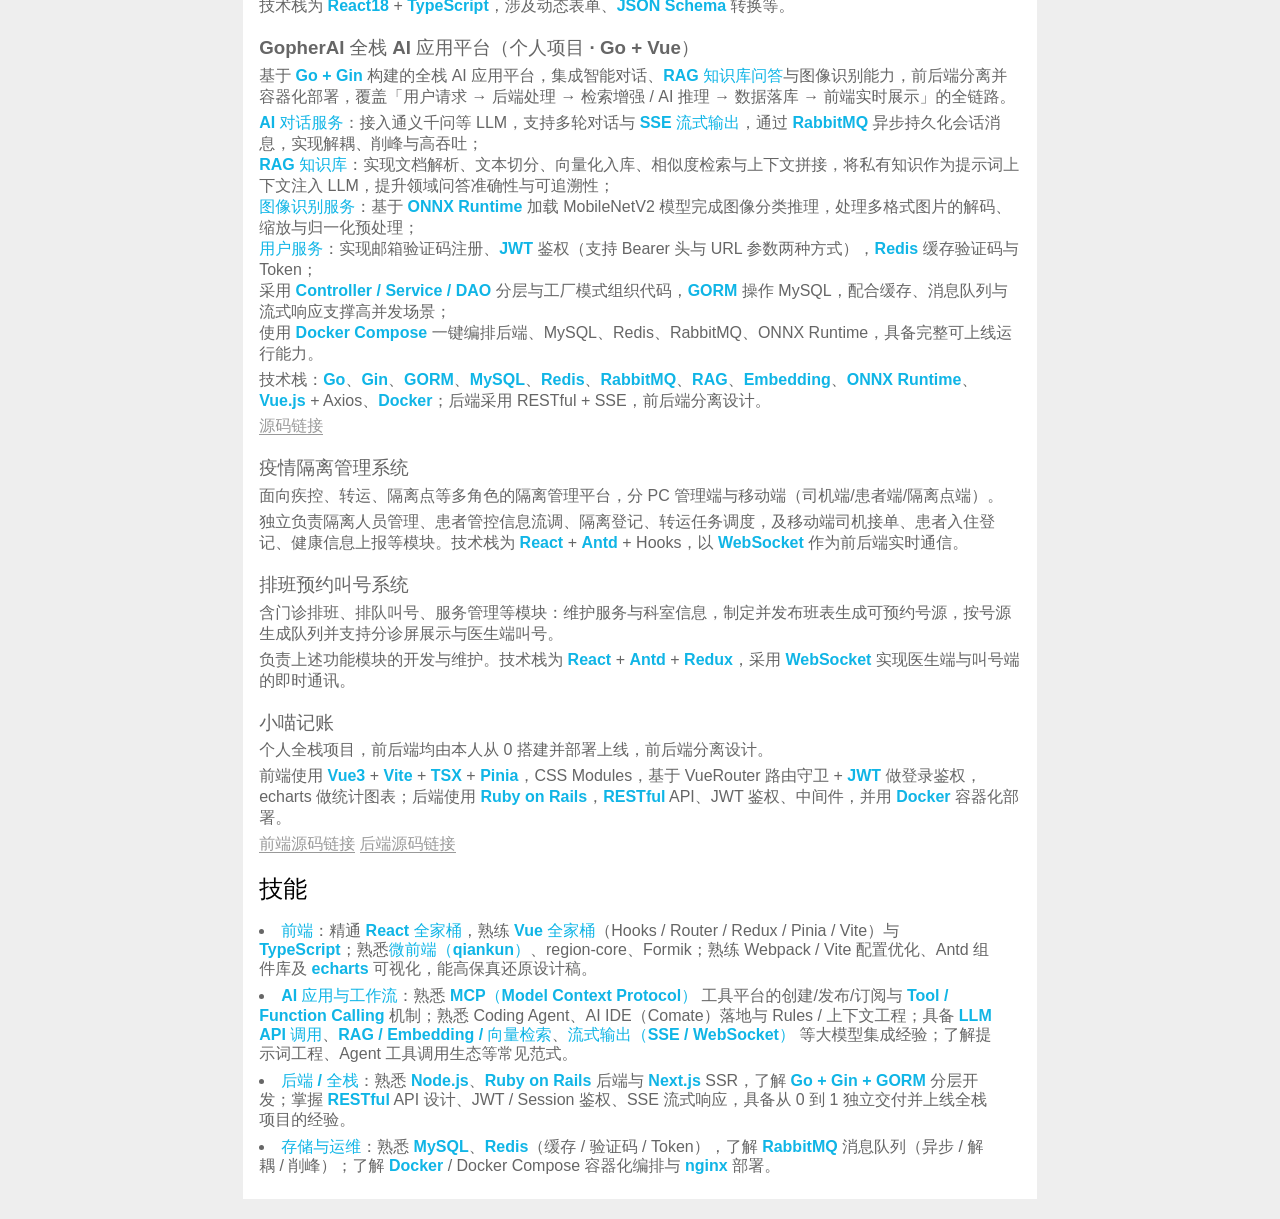
==== commit 9fa8d646: "新增前端岗位简历版本" ====
--- a/index.html
+++ b/index.html
@@ -15,7 +15,7 @@
         <h1>李齐一</h1>
         <img src="./images/picture.jpg" alt="" height="100">
         <p>
-            男 | AI 应用全栈开发工程师 | 西安
+            男 | 前端开发工程师 | 西安
         </p>
         <p>
             手机：<a href="tel:13201759671">13201759671</a> | 微信：13201759671 | 邮箱：<a
@@ -26,7 +26,7 @@
     <section class="summary">
         <h2>个人简介</h2>
         <p>
-            6 年前端开发经验，深耕企业级中后台与平台型产品，参与 <strong>CNAP</strong> 云原生部署平台、<strong>iCode</strong> 研发效能平台、<strong>OneTool（MCP）</strong> AI 工具平台等多个大型项目的前端建设。深度实践 <strong>AI 原生研发</strong>：参与 MCP 工具平台建设，熟悉 Coding Agent、AI IDE、Tool / Function Calling、<strong>RAG</strong> 与 LLM 应用集成。同时具备 <strong>Go / Node.js / Next.js</strong> 后端与全栈项目的独立交付经验，能从 0 到 1 搭建、部署并上线。求职方向：<strong>AI 全栈开发</strong>。
+            6 年前端开发经验，深耕企业级中后台与平台型产品，参与 <strong>CNAP</strong> 云原生部署平台、<strong>iCode</strong> 研发效能平台、<strong>OneTool（MCP）</strong> AI 工具平台等多个大型项目的前端建设。深度实践 <strong>AI 原生研发</strong>，参与 MCP 工具平台建设，熟悉 Coding Agent、AI IDE、Tool / Function Calling、<strong>RAG</strong> 与 LLM 应用集成。同时具备 <strong>Go / Node.js / Next.js</strong> 后端开发与全栈项目独立交付经验，能够完成前后端协作、AI 应用集成及项目部署上线。求职方向：<strong>前端开发 / AI 应用前端</strong>。
         </p>
     </section>
     <section class="jobs">
@@ -161,8 +161,8 @@
         <h2>技能</h2>
         <div class="wrapper">
             <ul>
+                <li><strong>前端</strong>：精通 <strong>React 全家桶</strong>，熟练 <strong>Vue 全家桶</strong>（Hooks / Router / Redux / Pinia / Vite）与 <strong>TypeScript</strong>；熟悉<strong>微前端（qiankun）</strong>、region-core、Formik；熟练 Webpack / Vite 配置优化、Antd 组件库及 <strong>echarts</strong> 可视化，能高保真还原设计稿。</li>
                 <li><strong>AI 应用与工作流</strong>：熟悉 <strong>MCP（Model Context Protocol）</strong> 工具平台的创建/发布/订阅与 <strong>Tool / Function Calling</strong> 机制；熟悉 Coding Agent、AI IDE（Comate）落地与 Rules / 上下文工程；具备 <strong>LLM API 调用</strong>、<strong>RAG / Embedding / 向量检索</strong>、<strong>流式输出（SSE / WebSocket）</strong> 等大模型集成经验；了解提示词工程、Agent 工具调用生态等常见范式。</li>
-                <li><strong>前端</strong>：精通 <strong>React 全家桶</strong>，熟练 <strong>Vue 全家桶</strong>（Hooks / Router / Redux / Pinia / Vite）与 <strong>TypeScript</strong>；熟悉<strong>微前端（qiankun）</strong>、region-core、Formik；熟练 Webpack / Vite 配置优化、Antd 组件库及 <strong>echarts</strong> 可视化，能高保真还原设计稿。</li>
                 <li><strong>后端 / 全栈</strong>：熟悉 <strong>Node.js</strong>、<strong>Ruby on Rails</strong> 后端与 <strong>Next.js</strong> SSR，了解 <strong>Go + Gin + GORM</strong> 分层开发；掌握 <strong>RESTful</strong> API 设计、JWT / Session 鉴权、SSE 流式响应，具备从 0 到 1 独立交付并上线全栈项目的经验。</li>
                 <li><strong>存储与运维</strong>：熟悉 <strong>MySQL</strong>、<strong>Redis</strong>（缓存 / 验证码 / Token），了解 <strong>RabbitMQ</strong> 消息队列（异步 / 解耦 / 削峰）；了解 <strong>Docker</strong> / Docker Compose 容器化编排与 <strong>nginx</strong> 部署。</li>
             </ul>
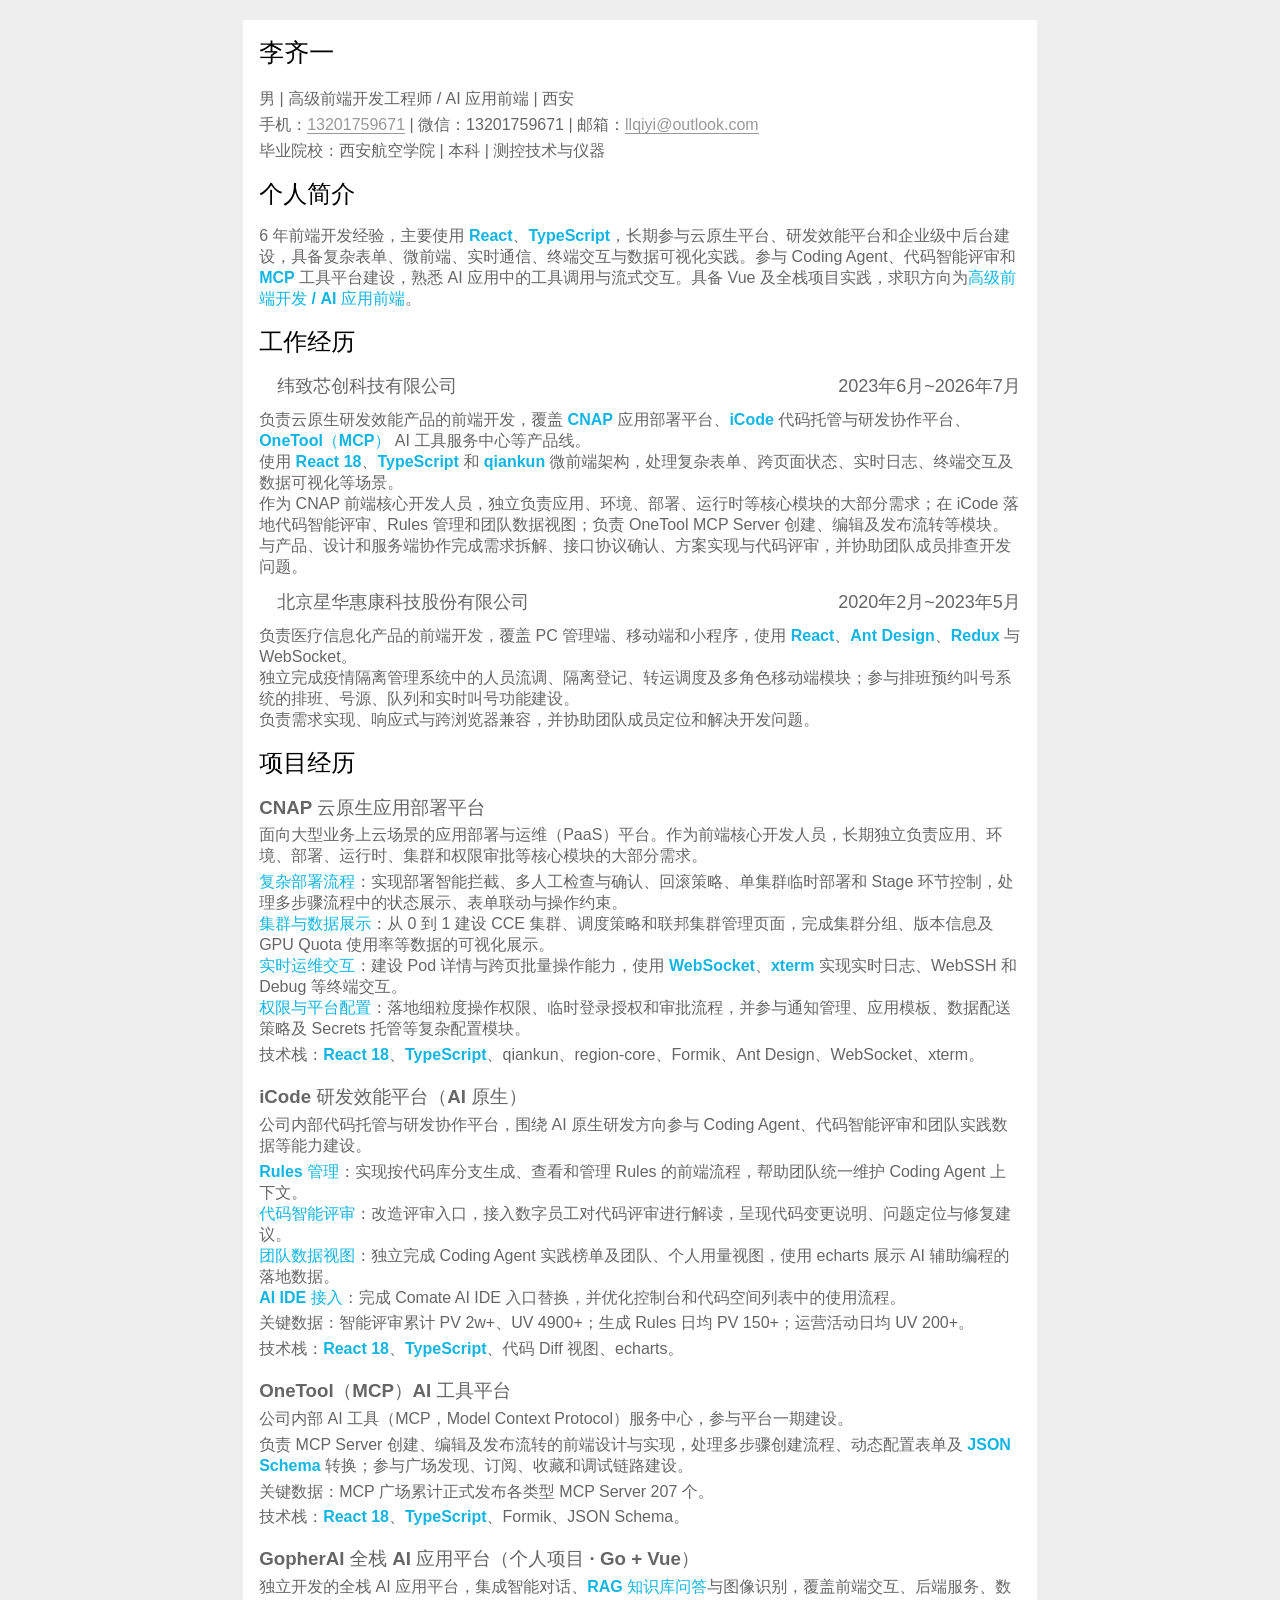
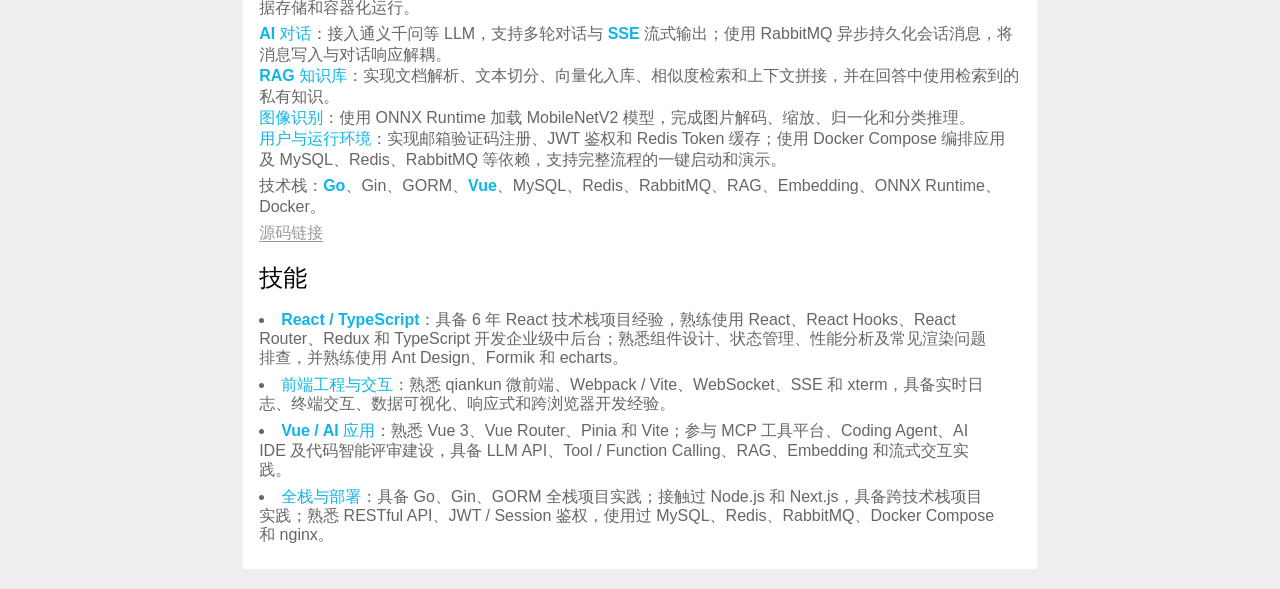
==== commit b9a893cf: "优化前端岗位简历内容" ====
--- a/index.html
+++ b/index.html
@@ -15,7 +15,7 @@
         <h1>李齐一</h1>
         <img src="./images/picture.jpg" alt="" height="100">
         <p>
-            男 | 前端开发工程师 | 西安
+            男 | 高级前端开发工程师 / AI 应用前端 | 西安
         </p>
         <p>
             手机：<a href="tel:13201759671">13201759671</a> | 微信：13201759671 | 邮箱：<a
@@ -26,7 +26,7 @@
     <section class="summary">
         <h2>个人简介</h2>
         <p>
-            6 年前端开发经验，深耕企业级中后台与平台型产品，参与 <strong>CNAP</strong> 云原生部署平台、<strong>iCode</strong> 研发效能平台、<strong>OneTool（MCP）</strong> AI 工具平台等多个大型项目的前端建设。深度实践 <strong>AI 原生研发</strong>，参与 MCP 工具平台建设，熟悉 Coding Agent、AI IDE、Tool / Function Calling、<strong>RAG</strong> 与 LLM 应用集成。同时具备 <strong>Go / Node.js / Next.js</strong> 后端开发与全栈项目独立交付经验，能够完成前后端协作、AI 应用集成及项目部署上线。求职方向：<strong>前端开发 / AI 应用前端</strong>。
+            6 年前端开发经验，主要使用 <strong>React</strong>、<strong>TypeScript</strong>，长期参与云原生平台、研发效能平台和企业级中后台建设，具备复杂表单、微前端、实时通信、终端交互与数据可视化实践。参与 Coding Agent、代码智能评审和 <strong>MCP</strong> 工具平台建设，熟悉 AI 应用中的工具调用与流式交互。具备 Vue 及全栈项目实践，求职方向为<strong>高级前端开发 / AI 应用前端</strong>。
         </p>
     </section>
     <section class="jobs">
@@ -39,16 +39,16 @@
                 </header>
                 <ul>
                     <li>
-                        主要负责公司云原生研发效能平台的前端开发，涉及 <strong>CNAP</strong> 应用部署平台、<strong>iCode</strong> 代码托管平台、<strong>OneTool（MCP）</strong> AI 工具服务中心等多条产品线。
+                        负责云原生研发效能产品的前端开发，覆盖 <strong>CNAP</strong> 应用部署平台、<strong>iCode</strong> 代码托管与研发协作平台、<strong>OneTool（MCP）</strong> AI 工具服务中心等产品线。
                     </li>
                     <li>
-                        技术栈以 <strong>React18</strong> + <strong>TypeScript</strong> + <strong>微前端（qiankun）</strong> 为主，配合 region-core 状态管理、Formik 表单、WebSocket 实时通信等。
+                        使用 <strong>React 18</strong>、<strong>TypeScript</strong> 和 <strong>qiankun</strong> 微前端架构，处理复杂表单、跨页面状态、实时日志、终端交互及数据可视化等场景。
                     </li>
                     <li>
-                        在 CNAP 参与应用、环境、部署、运行时等核心链路的前端建设；在 iCode 落地代码智能评审、团队用量视图等能力；在 MCP 负责 Server 创建流程等模块的设计与实现。
+                        作为 CNAP 前端核心开发人员，独立负责应用、环境、部署、运行时等核心模块的大部分需求；在 iCode 落地代码智能评审、Rules 管理和团队数据视图；负责 OneTool MCP Server 创建、编辑及发布流转等模块。
                     </li>
                     <li>
-                        与产品、设计、服务端紧密协作，先对齐 API 协议再开发，遵循 CR 评审规范，保障功能质量与交付节奏。
+                        与产品、设计和服务端协作完成需求拆解、接口协议确认、方案实现与代码评审，并协助团队成员排查开发问题。
                     </li>
                 </ul>
             </li>
@@ -58,8 +58,9 @@
                     <span><time>2020年2月</time>~<time>2023年5月</time></span>
                 </header>
                 <ul>
-                    <li>负责公司医疗信息化产品的前端开发，覆盖 PC 管理端、移动端与小程序，代表项目见下方「项目经历」（疫情隔离管理系统、排班预约叫号系统等）。</li>
-                    <li>主要使用 <strong>React</strong> + <strong>Antd</strong> + <strong>Redux</strong> 技术栈，负责需求实现、响应式与跨浏览器兼容，并协助团队成员排查与解决开发问题。</li>
+                    <li>负责医疗信息化产品的前端开发，覆盖 PC 管理端、移动端和小程序，使用 <strong>React</strong>、<strong>Ant Design</strong>、<strong>Redux</strong> 与 WebSocket。</li>
+                    <li>独立完成疫情隔离管理系统中的人员流调、隔离登记、转运调度及多角色移动端模块；参与排班预约叫号系统的排班、号源、队列和实时叫号功能建设。</li>
+                    <li>负责需求实现、响应式与跨浏览器兼容，并协助团队成员定位和解决开发问题。</li>
                 </ul>
             </li>
         </ol>
@@ -71,100 +72,68 @@
                 <header>
                     <h3>CNAP 云原生应用部署平台</h3>
                 </header>
-                <p>面向百度核心业务大规模上云的云原生应用部署与运维（PaaS）平台，支撑多云联邦调度与智能运维，服务厂内 UPMP、地图、公有云等重点业务上云。</p>
-                <p>
-                    长期负责该平台前端核心链路建设，覆盖应用、环境、部署、运行时、集群、权限审批等全流程，主要贡献按方向归纳如下：
-                </p>
+                <p>面向大型业务上云场景的应用部署与运维（PaaS）平台。作为前端核心开发人员，长期独立负责应用、环境、部署、运行时、集群和权限审批等核心模块的大部分需求。</p>
                 <ul>
-                    <li><strong>部署与发布</strong>：落地部署<strong>智能拦截</strong>、<strong>多人工检查/确认</strong>提升发布稳定性；支持回滚逆序·全并发、单集群临时部署、跳过指定 Stage 环节及配置的独立版本管理。</li>
-                    <li><strong>集群管理</strong>：从 0 到 1 搭建 <strong>CCE 集群管理</strong>、<strong>集群调度策略</strong>与<strong>联邦集群管理</strong>（支持 FedDeployment、缓解资源不足），完善集群分组、线上版本展示与 <strong>GPU Quota</strong> 使用率可视化。</li>
-                    <li><strong>运行时运维</strong>：Pod 详情聚合展示，支持<strong>跨页批量操作</strong>（重启/屏蔽/迁移）与权限细分、Pod <strong>临时登录授权</strong>、SCI 集群 WebSSH 与原地 Debug。</li>
-                    <li><strong>权限审批与平台能力</strong>：优化权限申请与<strong>审批绿色通道</strong>（应用/部署单粒度豁免、审批人复制继承）；建设多渠道<strong>通知管理</strong>、<strong>数据配送策略</strong>、<strong>应用模板管理</strong>及 <strong>Secrets</strong> 托管等能力。</li>
+                    <li><strong>复杂部署流程</strong>：实现部署智能拦截、多人工检查与确认、回滚策略、单集群临时部署和 Stage 环节控制，处理多步骤流程中的状态展示、表单联动与操作约束。</li>
+                    <li><strong>集群与数据展示</strong>：从 0 到 1 建设 CCE 集群、调度策略和联邦集群管理页面，完成集群分组、版本信息及 GPU Quota 使用率等数据的可视化展示。</li>
+                    <li><strong>实时运维交互</strong>：建设 Pod 详情与跨页批量操作能力，使用 <strong>WebSocket</strong>、<strong>xterm</strong> 实现实时日志、WebSSH 和 Debug 等终端交互。</li>
+                    <li><strong>权限与平台配置</strong>：落地细粒度操作权限、临时登录授权和审批流程，并参与通知管理、应用模板、数据配送策略及 Secrets 托管等复杂配置模块。</li>
                 </ul>
                 <p>
-                    项目基于 <strong>React18</strong> + <strong>TypeScript</strong>，以 <strong>微前端（qiankun）</strong> 形式接入统一控制台，采用 <strong>region-core</strong> 管理状态，<strong>Formik</strong>、<strong>Antd</strong> 处理复杂表单，并使用 <strong>WebSocket</strong>、<strong>xterm</strong> 实现实时日志与终端能力。
+                    技术栈：<strong>React 18</strong>、<strong>TypeScript</strong>、qiankun、region-core、Formik、Ant Design、WebSocket、xterm。
                 </p>
             </li>
             <li>
                 <header>
                     <h3>iCode 研发效能平台（AI 原生）</h3>
                 </header>
-                <p>iCode 是公司内部的代码托管与研发协作平台，围绕「AI 原生研发」方向参与多项能力建设，推动研发模式从工具辅助向人机协同升级。</p>
+                <p>公司内部代码托管与研发协作平台，围绕 AI 原生研发方向参与 Coding Agent、代码智能评审和团队实践数据等能力建设。</p>
                 <ul>
-                    <li><strong>Rules 管理</strong>：支持基于代码库分支自动生成契合当前代码库的 Rules，降低编写门槛，便于团队统一管理，并提升 Coding Agent 的代码生成效果与渗透率；</li>
-                    <li><strong>代码智能评审</strong>：改造评审入口，接入数字员工对当前评审进行解读，辅助理解提交代码、定位与修复问题，提升代码质量；</li>
-                    <li><strong>团队视图</strong>：新增 Coding Agent 实践榜单，量化并展示各团队及个人在 AI 辅助编程方面的落地情况；</li>
-                    <li><strong>AI IDE 接入</strong>：替换原有 VSCode 入口，优先推荐 Comate AI IDE，并优化控制台列表、代码空间列表的使用体验；</li>
-                    <li>在 icafe、评审入口、Rules 页面等接入运营抽奖活动，推广数字员工与 AI IDE 的使用。</li>
+                    <li><strong>Rules 管理</strong>：实现按代码库分支生成、查看和管理 Rules 的前端流程，帮助团队统一维护 Coding Agent 上下文。</li>
+                    <li><strong>代码智能评审</strong>：改造评审入口，接入数字员工对代码评审进行解读，呈现代码变更说明、问题定位与修复建议。</li>
+                    <li><strong>团队数据视图</strong>：独立完成 Coding Agent 实践榜单及团队、个人用量视图，使用 echarts 展示 AI 辅助编程的落地数据。</li>
+                    <li><strong>AI IDE 接入</strong>：完成 Comate AI IDE 入口替换，并优化控制台和代码空间列表中的使用流程。</li>
                 </ul>
                 <p>关键数据：智能评审累计 PV 2w+、UV 4900+；生成 Rules 日均 PV 150+；运营活动日均 UV 200+。</p>
-                <p>技术栈为 <strong>React18</strong> + <strong>TypeScript</strong>，配合代码 Diff 视图渲染与 <strong>echarts</strong> 数据可视化等。</p>
+                <p>技术栈：<strong>React 18</strong>、<strong>TypeScript</strong>、代码 Diff 视图、echarts。</p>
             </li>
             <li>
                 <header>
                     <h3>OneTool（MCP）AI 工具平台</h3>
                 </header>
-                <p>OneTool 是公司内部的 AI 工具（MCP，Model Context Protocol）服务中心，参与 MCP 平台一期建设，构建 AI 工具生态。</p>
+                <p>公司内部 AI 工具（MCP，Model Context Protocol）服务中心，参与平台一期建设。</p>
                 <p>
-                    负责 MCP Server 全生命周期的前端设计与实现：支持 Server 的<strong>创建、编辑</strong>，以及<strong>发布、订阅、收藏</strong>等能力，打通工具从创建到广场发现、调试的链路，降低 AI 工具的接入与复用门槛。
+                    负责 MCP Server 创建、编辑及发布流转的前端设计与实现，处理多步骤创建流程、动态配置表单及 <strong>JSON Schema</strong> 转换；参与广场发现、订阅、收藏和调试链路建设。
                 </p>
                 <p>关键数据：MCP 广场累计正式发布各类型 MCP Server 207 个。</p>
-                <p>技术栈为 <strong>React18</strong> + <strong>TypeScript</strong>，涉及动态表单、<strong>JSON Schema</strong> 转换等。</p>
+                <p>技术栈：<strong>React 18</strong>、<strong>TypeScript</strong>、Formik、JSON Schema。</p>
             </li>
             <li>
                 <header>
                     <h3>GopherAI 全栈 AI 应用平台（个人项目 · Go + Vue）</h3>
                 </header>
-                <p>基于 <strong>Go + Gin</strong> 构建的全栈 AI 应用平台，集成智能对话、<strong>RAG 知识库问答</strong>与图像识别能力，前后端分离并容器化部署，覆盖「用户请求 → 后端处理 → 检索增强 / AI 推理 → 数据落库 → 前端实时展示」的全链路。</p>
+                <p>独立开发的全栈 AI 应用平台，集成智能对话、<strong>RAG 知识库问答</strong>与图像识别，覆盖前端交互、后端服务、数据存储和容器化运行。</p>
                 <ul>
-                    <li><strong>AI 对话服务</strong>：接入通义千问等 LLM，支持多轮对话与 <strong>SSE 流式输出</strong>，通过 <strong>RabbitMQ</strong> 异步持久化会话消息，实现解耦、削峰与高吞吐；</li>
-                    <li><strong>RAG 知识库</strong>：实现文档解析、文本切分、向量化入库、相似度检索与上下文拼接，将私有知识作为提示词上下文注入 LLM，提升领域问答准确性与可追溯性；</li>
-                    <li><strong>图像识别服务</strong>：基于 <strong>ONNX Runtime</strong> 加载 MobileNetV2 模型完成图像分类推理，处理多格式图片的解码、缩放与归一化预处理；</li>
-                    <li><strong>用户服务</strong>：实现邮箱验证码注册、<strong>JWT</strong> 鉴权（支持 Bearer 头与 URL 参数两种方式），<strong>Redis</strong> 缓存验证码与 Token；</li>
-                    <li>采用 <strong>Controller / Service / DAO</strong> 分层与工厂模式组织代码，<strong>GORM</strong> 操作 MySQL，配合缓存、消息队列与流式响应支撑高并发场景；</li>
-                    <li>使用 <strong>Docker Compose</strong> 一键编排后端、MySQL、Redis、RabbitMQ、ONNX Runtime，具备完整可上线运行能力。</li>
+                    <li><strong>AI 对话</strong>：接入通义千问等 LLM，支持多轮对话与 <strong>SSE</strong> 流式输出；使用 RabbitMQ 异步持久化会话消息，将消息写入与对话响应解耦。</li>
+                    <li><strong>RAG 知识库</strong>：实现文档解析、文本切分、向量化入库、相似度检索和上下文拼接，并在回答中使用检索到的私有知识。</li>
+                    <li><strong>图像识别</strong>：使用 ONNX Runtime 加载 MobileNetV2 模型，完成图片解码、缩放、归一化和分类推理。</li>
+                    <li><strong>用户与运行环境</strong>：实现邮箱验证码注册、JWT 鉴权和 Redis Token 缓存；使用 Docker Compose 编排应用及 MySQL、Redis、RabbitMQ 等依赖，支持完整流程的一键启动和演示。</li>
                 </ul>
-                <p>技术栈：<strong>Go</strong>、<strong>Gin</strong>、<strong>GORM</strong>、<strong>MySQL</strong>、<strong>Redis</strong>、<strong>RabbitMQ</strong>、<strong>RAG</strong>、<strong>Embedding</strong>、<strong>ONNX Runtime</strong>、<strong>Vue.js</strong> + Axios、<strong>Docker</strong>；后端采用 RESTful + SSE，前后端分离设计。</p>
+                <p>技术栈：<strong>Go</strong>、Gin、GORM、<strong>Vue</strong>、MySQL、Redis、RabbitMQ、RAG、Embedding、ONNX Runtime、Docker。</p>
                 <span>
                   <a href="https://github.com/qiyi-li/GopherAI">源码链接</a>
                 </span>
             </li>
-            <li>
-                <header>
-                    <h3>疫情隔离管理系统</h3>
-                </header>
-                <p>面向疾控、转运、隔离点等多角色的隔离管理平台，分 PC 管理端与移动端（司机端/患者端/隔离点端）。</p>
-                <p>独立负责隔离人员管理、患者管控信息流调、隔离登记、转运任务调度，及移动端司机接单、患者入住登记、健康信息上报等模块。技术栈为 <strong>React</strong> + <strong>Antd</strong> + Hooks，以 <strong>WebSocket</strong> 作为前后端实时通信。</p>
-            </li>
-            <li>
-                <header>
-                    <h3>排班预约叫号系统</h3>
-                </header>
-                <p>含门诊排班、排队叫号、服务管理等模块：维护服务与科室信息，制定并发布班表生成可预约号源，按号源生成队列并支持分诊屏展示与医生端叫号。</p>
-                <p>负责上述功能模块的开发与维护。技术栈为 <strong>React</strong> + <strong>Antd</strong> + <strong>Redux</strong>，采用 <strong>WebSocket</strong> 实现医生端与叫号端的即时通讯。</p>
-            </li>
-            <li>
-                <header>
-                    <h3>小喵记账</h3>
-                </header>
-                <p>个人全栈项目，前后端均由本人从 0 搭建并部署上线，前后端分离设计。</p>
-                <p>前端使用 <strong>Vue3</strong> + <strong>Vite</strong> + <strong>TSX</strong> + <strong>Pinia</strong>，CSS Modules，基于 VueRouter 路由守卫 + <strong>JWT</strong> 做登录鉴权，echarts 做统计图表；后端使用 <strong>Ruby on Rails</strong>，<strong>RESTful</strong> API、JWT 鉴权、中间件，并用 <strong>Docker</strong> 容器化部署。</p>
-                <span>
-                  <a href="https://github.com/qiyi-li/miao-fe">前端源码链接</a>
-                  <a href="https://github.com/qiyi-li/miao-be">后端源码链接</a>
-                </span>
-            </li>
-
         </ol>
     </section>
     <section class="skills">
         <h2>技能</h2>
         <div class="wrapper">
             <ul>
-                <li><strong>前端</strong>：精通 <strong>React 全家桶</strong>，熟练 <strong>Vue 全家桶</strong>（Hooks / Router / Redux / Pinia / Vite）与 <strong>TypeScript</strong>；熟悉<strong>微前端（qiankun）</strong>、region-core、Formik；熟练 Webpack / Vite 配置优化、Antd 组件库及 <strong>echarts</strong> 可视化，能高保真还原设计稿。</li>
-                <li><strong>AI 应用与工作流</strong>：熟悉 <strong>MCP（Model Context Protocol）</strong> 工具平台的创建/发布/订阅与 <strong>Tool / Function Calling</strong> 机制；熟悉 Coding Agent、AI IDE（Comate）落地与 Rules / 上下文工程；具备 <strong>LLM API 调用</strong>、<strong>RAG / Embedding / 向量检索</strong>、<strong>流式输出（SSE / WebSocket）</strong> 等大模型集成经验；了解提示词工程、Agent 工具调用生态等常见范式。</li>
-                <li><strong>后端 / 全栈</strong>：熟悉 <strong>Node.js</strong>、<strong>Ruby on Rails</strong> 后端与 <strong>Next.js</strong> SSR，了解 <strong>Go + Gin + GORM</strong> 分层开发；掌握 <strong>RESTful</strong> API 设计、JWT / Session 鉴权、SSE 流式响应，具备从 0 到 1 独立交付并上线全栈项目的经验。</li>
-                <li><strong>存储与运维</strong>：熟悉 <strong>MySQL</strong>、<strong>Redis</strong>（缓存 / 验证码 / Token），了解 <strong>RabbitMQ</strong> 消息队列（异步 / 解耦 / 削峰）；了解 <strong>Docker</strong> / Docker Compose 容器化编排与 <strong>nginx</strong> 部署。</li>
+                <li><strong>React / TypeScript</strong>：具备 6 年 React 技术栈项目经验，熟练使用 React、React Hooks、React Router、Redux 和 TypeScript 开发企业级中后台；熟悉组件设计、状态管理、性能分析及常见渲染问题排查，并熟练使用 Ant Design、Formik 和 echarts。</li>
+                <li><strong>前端工程与交互</strong>：熟悉 qiankun 微前端、Webpack / Vite、WebSocket、SSE 和 xterm，具备实时日志、终端交互、数据可视化、响应式和跨浏览器开发经验。</li>
+                <li><strong>Vue / AI 应用</strong>：熟悉 Vue 3、Vue Router、Pinia 和 Vite；参与 MCP 工具平台、Coding Agent、AI IDE 及代码智能评审建设，具备 LLM API、Tool / Function Calling、RAG、Embedding 和流式交互实践。</li>
+                <li><strong>全栈与部署</strong>：具备 Go、Gin、GORM 全栈项目实践；接触过 Node.js 和 Next.js，具备跨技术栈项目实践；熟悉 RESTful API、JWT / Session 鉴权，使用过 MySQL、Redis、RabbitMQ、Docker Compose 和 nginx。</li>
             </ul>
         </div>
     </section>
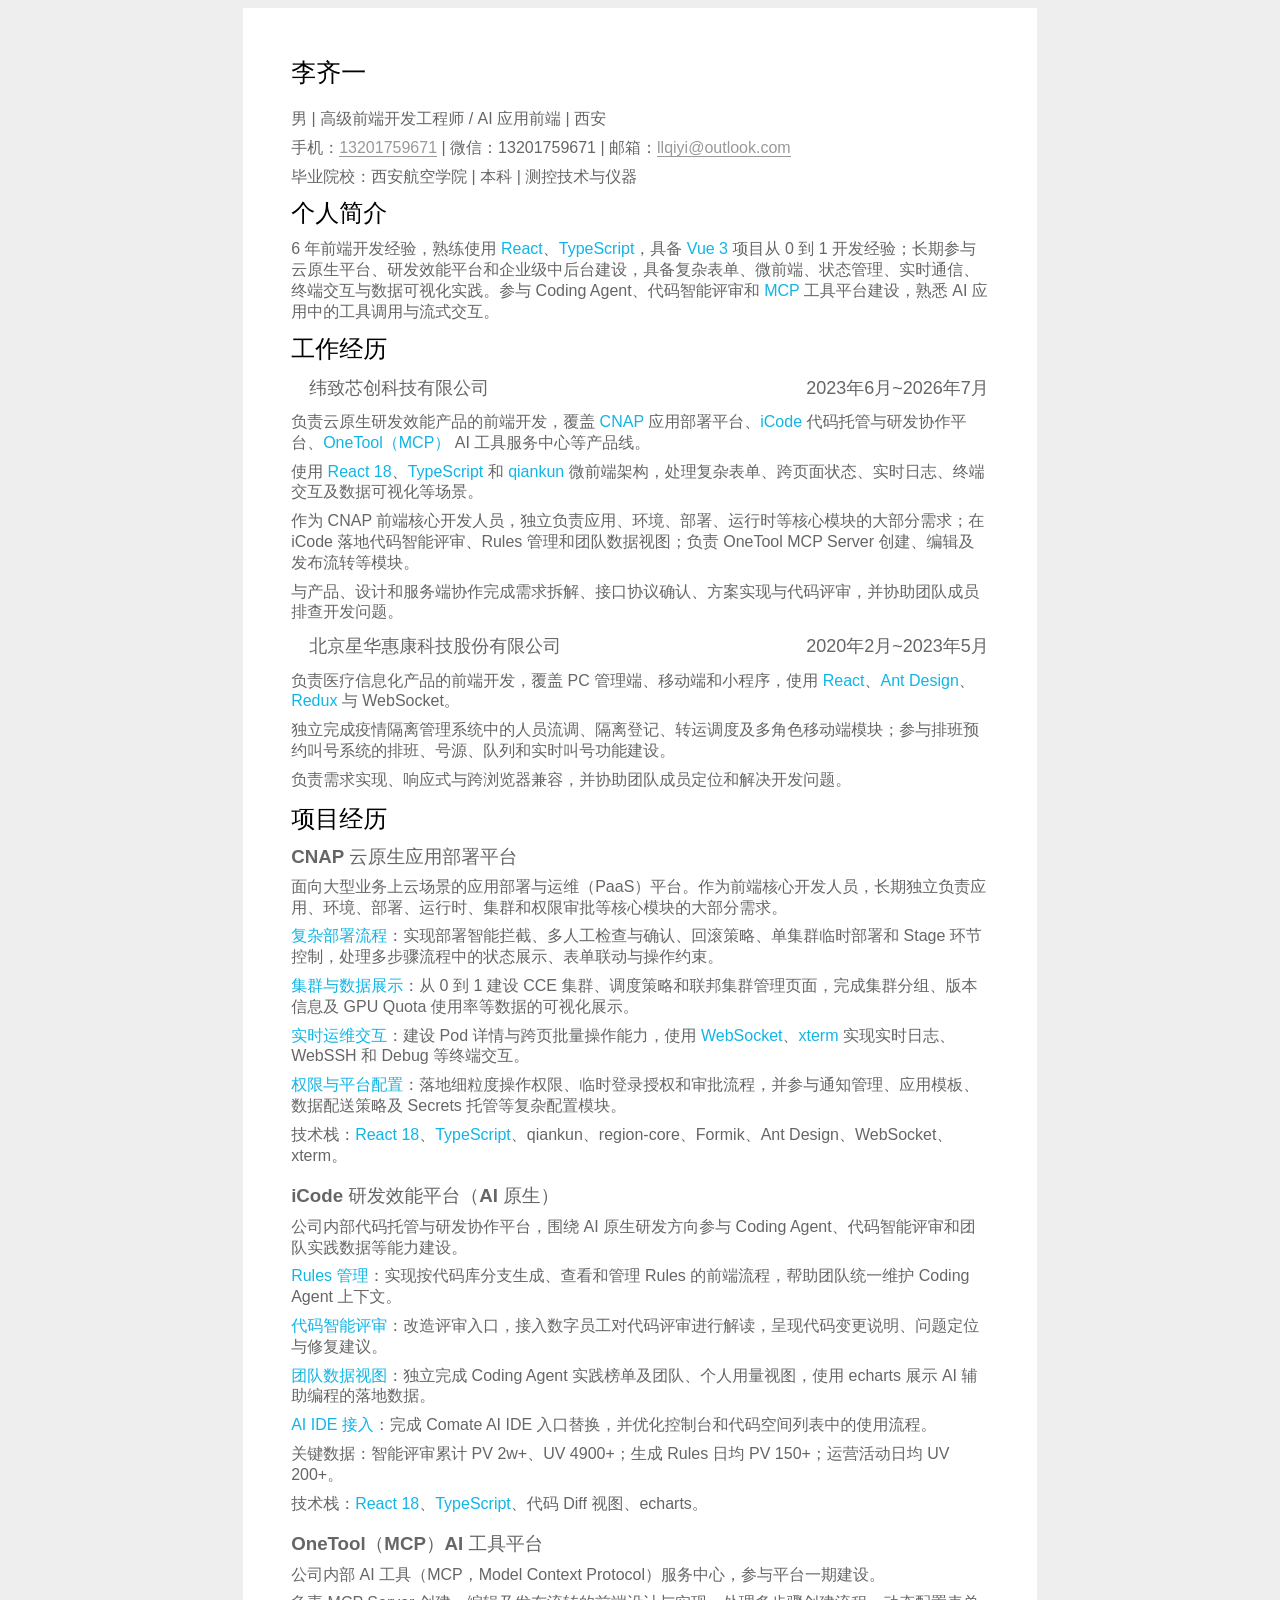
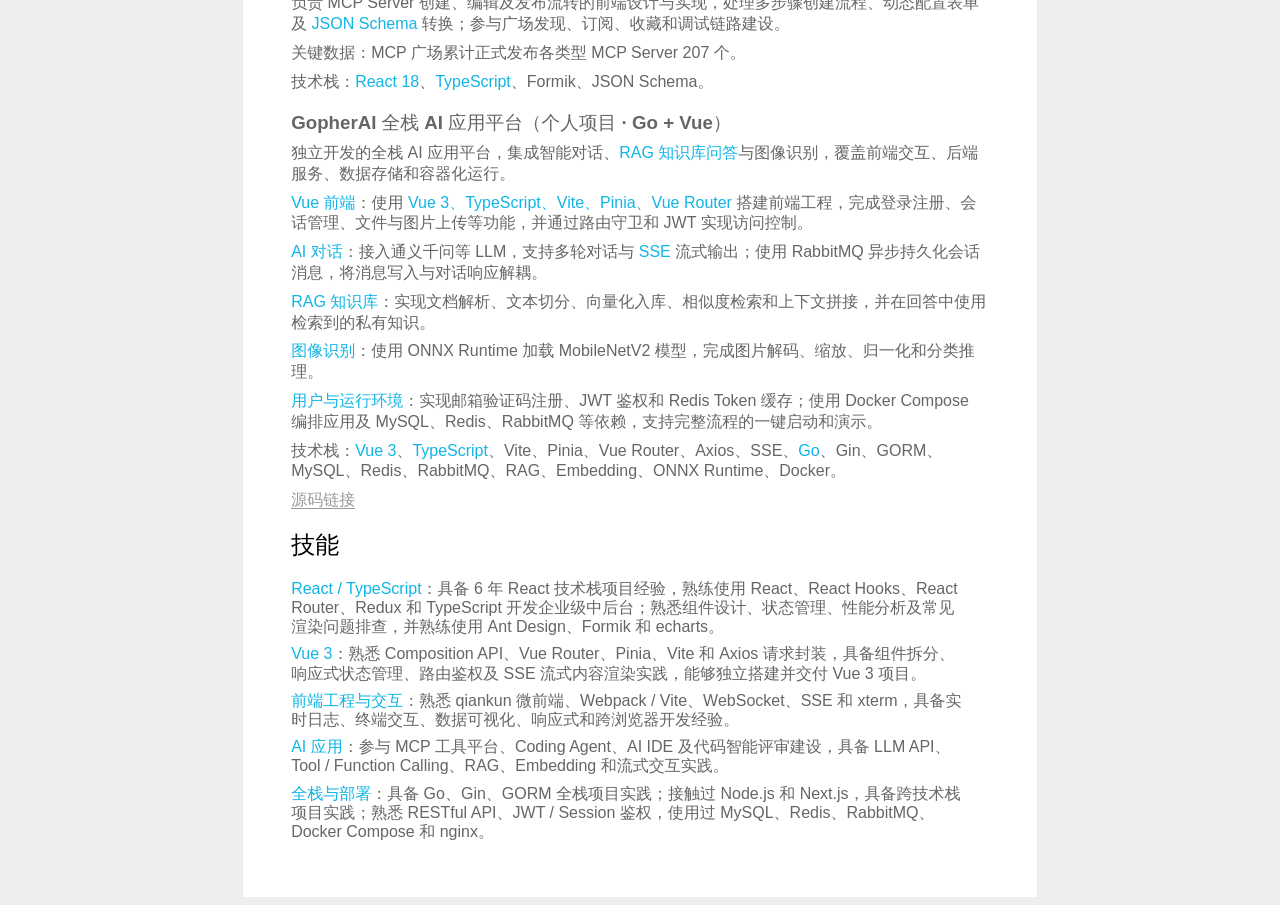
==== commit 97ecbbf8: "加上了vue" ====
--- a/index.html
+++ b/index.html
@@ -26,7 +26,7 @@
     <section class="summary">
         <h2>个人简介</h2>
         <p>
-            6 年前端开发经验，主要使用 <strong>React</strong>、<strong>TypeScript</strong>，长期参与云原生平台、研发效能平台和企业级中后台建设，具备复杂表单、微前端、实时通信、终端交互与数据可视化实践。参与 Coding Agent、代码智能评审和 <strong>MCP</strong> 工具平台建设，熟悉 AI 应用中的工具调用与流式交互。具备 Vue 及全栈项目实践，求职方向为<strong>高级前端开发 / AI 应用前端</strong>。
+            6 年前端开发经验，熟练使用 <strong>React</strong>、<strong>TypeScript</strong>，具备 <strong>Vue 3</strong> 项目从 0 到 1 开发经验；长期参与云原生平台、研发效能平台和企业级中后台建设，具备复杂表单、微前端、状态管理、实时通信、终端交互与数据可视化实践。参与 Coding Agent、代码智能评审和 <strong>MCP</strong> 工具平台建设，熟悉 AI 应用中的工具调用与流式交互。
         </p>
     </section>
     <section class="jobs">
@@ -114,12 +114,13 @@
                 </header>
                 <p>独立开发的全栈 AI 应用平台，集成智能对话、<strong>RAG 知识库问答</strong>与图像识别，覆盖前端交互、后端服务、数据存储和容器化运行。</p>
                 <ul>
+                    <li><strong>Vue 前端</strong>：使用 <strong>Vue 3、TypeScript、Vite、Pinia、Vue Router</strong> 搭建前端工程，完成登录注册、会话管理、文件与图片上传等功能，并通过路由守卫和 JWT 实现访问控制。</li>
                     <li><strong>AI 对话</strong>：接入通义千问等 LLM，支持多轮对话与 <strong>SSE</strong> 流式输出；使用 RabbitMQ 异步持久化会话消息，将消息写入与对话响应解耦。</li>
                     <li><strong>RAG 知识库</strong>：实现文档解析、文本切分、向量化入库、相似度检索和上下文拼接，并在回答中使用检索到的私有知识。</li>
                     <li><strong>图像识别</strong>：使用 ONNX Runtime 加载 MobileNetV2 模型，完成图片解码、缩放、归一化和分类推理。</li>
                     <li><strong>用户与运行环境</strong>：实现邮箱验证码注册、JWT 鉴权和 Redis Token 缓存；使用 Docker Compose 编排应用及 MySQL、Redis、RabbitMQ 等依赖，支持完整流程的一键启动和演示。</li>
                 </ul>
-                <p>技术栈：<strong>Go</strong>、Gin、GORM、<strong>Vue</strong>、MySQL、Redis、RabbitMQ、RAG、Embedding、ONNX Runtime、Docker。</p>
+                <p>技术栈：<strong>Vue 3</strong>、<strong>TypeScript</strong>、Vite、Pinia、Vue Router、Axios、SSE、<strong>Go</strong>、Gin、GORM、MySQL、Redis、RabbitMQ、RAG、Embedding、ONNX Runtime、Docker。</p>
                 <span>
                   <a href="https://github.com/qiyi-li/GopherAI">源码链接</a>
                 </span>
@@ -131,8 +132,9 @@
         <div class="wrapper">
             <ul>
                 <li><strong>React / TypeScript</strong>：具备 6 年 React 技术栈项目经验，熟练使用 React、React Hooks、React Router、Redux 和 TypeScript 开发企业级中后台；熟悉组件设计、状态管理、性能分析及常见渲染问题排查，并熟练使用 Ant Design、Formik 和 echarts。</li>
+                <li><strong>Vue 3</strong>：熟悉 Composition API、Vue Router、Pinia、Vite 和 Axios 请求封装，具备组件拆分、响应式状态管理、路由鉴权及 SSE 流式内容渲染实践，能够独立搭建并交付 Vue 3 项目。</li>
                 <li><strong>前端工程与交互</strong>：熟悉 qiankun 微前端、Webpack / Vite、WebSocket、SSE 和 xterm，具备实时日志、终端交互、数据可视化、响应式和跨浏览器开发经验。</li>
-                <li><strong>Vue / AI 应用</strong>：熟悉 Vue 3、Vue Router、Pinia 和 Vite；参与 MCP 工具平台、Coding Agent、AI IDE 及代码智能评审建设，具备 LLM API、Tool / Function Calling、RAG、Embedding 和流式交互实践。</li>
+                <li><strong>AI 应用</strong>：参与 MCP 工具平台、Coding Agent、AI IDE 及代码智能评审建设，具备 LLM API、Tool / Function Calling、RAG、Embedding 和流式交互实践。</li>
                 <li><strong>全栈与部署</strong>：具备 Go、Gin、GORM 全栈项目实践；接触过 Node.js 和 Next.js，具备跨技术栈项目实践；熟悉 RESTful API、JWT / Session 鉴权，使用过 MySQL、Redis、RabbitMQ、Docker Compose 和 nginx。</li>
             </ul>
         </div>
--- a/style.css
+++ b/style.css
@@ -6,7 +6,6 @@
     background: #eee;
     /*font-family: Georgia, "Nimbus Roman No9 L", "Songti SC", "Noto Serif CJK SC", "Source Han Serif SC", "Source Han Serif CN", STSong, "AR PL New Sung", "AR PL SungtiL GB", NSimSun, SimSun, "TW\-Sung", "WenQuanYi Bitmap Song", "AR PL UMing CN", "AR PL UMing HK", "AR PL UMing TW", "AR PL UMing TW MBE", PMingLiU, MingLiU, serif;;*/
     font-family: -apple-system, "Noto Sans", "Helvetica Neue", Helvetica, "Nimbus Sans L", Arial, "Liberation Sans", "PingFang SC", "Hiragino Sans GB", "Noto Sans CJK SC", "Source Han Sans SC", "Source Han Sans CN", "Microsoft YaHei", "Wenquanyi Micro Hei", "WenQuanYi Zen Hei", "ST Heiti", SimHei, "WenQuanYi Zen Hei Sharp", sans-serif;
-    margin: 20px 0;
 }
 
 article {
@@ -15,23 +14,9 @@
     background: white;
     margin: 0 auto;
     overflow: auto;
-    padding: 1em;
-}
-@media print {
-    body {
-        margin: 0;
-    }
-
-    .page2 {
-        page-break-before: always;
-        margin-top: 30px;
-    }
+    padding: 3em;
 }
 body {
-}
-
-p {
-    margin: .3em 0;
 }
 
 h1 {
@@ -43,7 +28,7 @@
 h4,
 h5,
 h6 {
-    font-weight: normal;
+    font-weight: bold;
 }
 
 ol,
@@ -54,7 +39,7 @@
 }
 
 strong {
-    font-weight: bold;
+    font-weight: normal;
     color: #10b5e6;
 }
 
@@ -66,7 +51,17 @@
 
 p,
 li {
-    color: #666;
+    margin: .5em 0;
+    line-height: 1.3;
+    color: #666;
+}
+h2 {
+    margin-top: 10px;
+    margin-bottom: 10px;
+}
+
+strong {
+    font-weight: normal;
 }
 
 h3,
@@ -85,18 +80,13 @@
     top: 0;
     right: 0;
 }
-h2 {
-    margin-top: 16px;
-    margin-bottom: 16px;
+.projects h2 {
+    margin-top: 10px;
+    margin-bottom: 10px;
 }
 
 .projects p {
     color: #666;
-}
-.gap {
-    margin-top: 8px;
-    margin-bottom: 8px;
-    font-weight: bold;
 }
 
 .projects strong {
@@ -112,9 +102,6 @@
 .projects > ol > li {
     margin-bottom: 18px;
 }
-.projects > ol > li:nth-child(3) {
-    /*margin-bottom: 36px;*/
-}
 
 .projects > ol > li > header {
     display: flex;
@@ -136,6 +123,45 @@
 }
 
 @media print {
+    body {
+        margin: 0;
+        background: white;
+        font-size: 14px;
+    }
+
+    article {
+        width: auto;
+        min-height: auto;
+        padding: 2em;
+    }
+
+    h1 {
+        margin-bottom: 12px;
+    }
+
+    h2 {
+        margin-top: 8px;
+        margin-bottom: 8px;
+    }
+
+    p,
+    li {
+        margin: .35em 0;
+        line-height: 1.25;
+    }
+
+    .jobs > ol > li {
+        margin: 8px 0;
+    }
+
+    .jobs header {
+        margin-bottom: 8px;
+    }
+
+    .projects > ol > li {
+        margin-bottom: 12px;
+    }
+
     #skills {
         display: none;
     }
@@ -169,6 +195,9 @@
 }
 
 .openSource {
+}
+
+.openSource > h2 {
 }
 
 .openSource header img {
@@ -181,7 +210,7 @@
 }
 
 .openSource > ul > li {
-    margin-bottom: 18px;
+    margin-bottom: 24px;
 }
 
 .openSource header {
@@ -193,11 +222,11 @@
 .openSource h3 {
 }
 
-.jobs >p{
-    margin-top: 12px;
-    margin-bottom: 12px;
-}
-
+.jobs {
+}
+
+.jobs > h2 {
+}
 
 .jobs > ol {
 }
@@ -219,19 +248,12 @@
 
 .jobs header > h4 {
     margin-left: 1em;
-    font-weight: bold;
     font-size: 18px;
 }
 
 .jobs header > span {
     font-size: 18px;
     margin-left: auto;
-}
-.jobs >ol>li>.work-detail>li{
-    list-style: inside;
-}
-.skills>.wrapper >ul>li{
-    list-style: inside;
 }
 
 @media (max-width: 500px) {
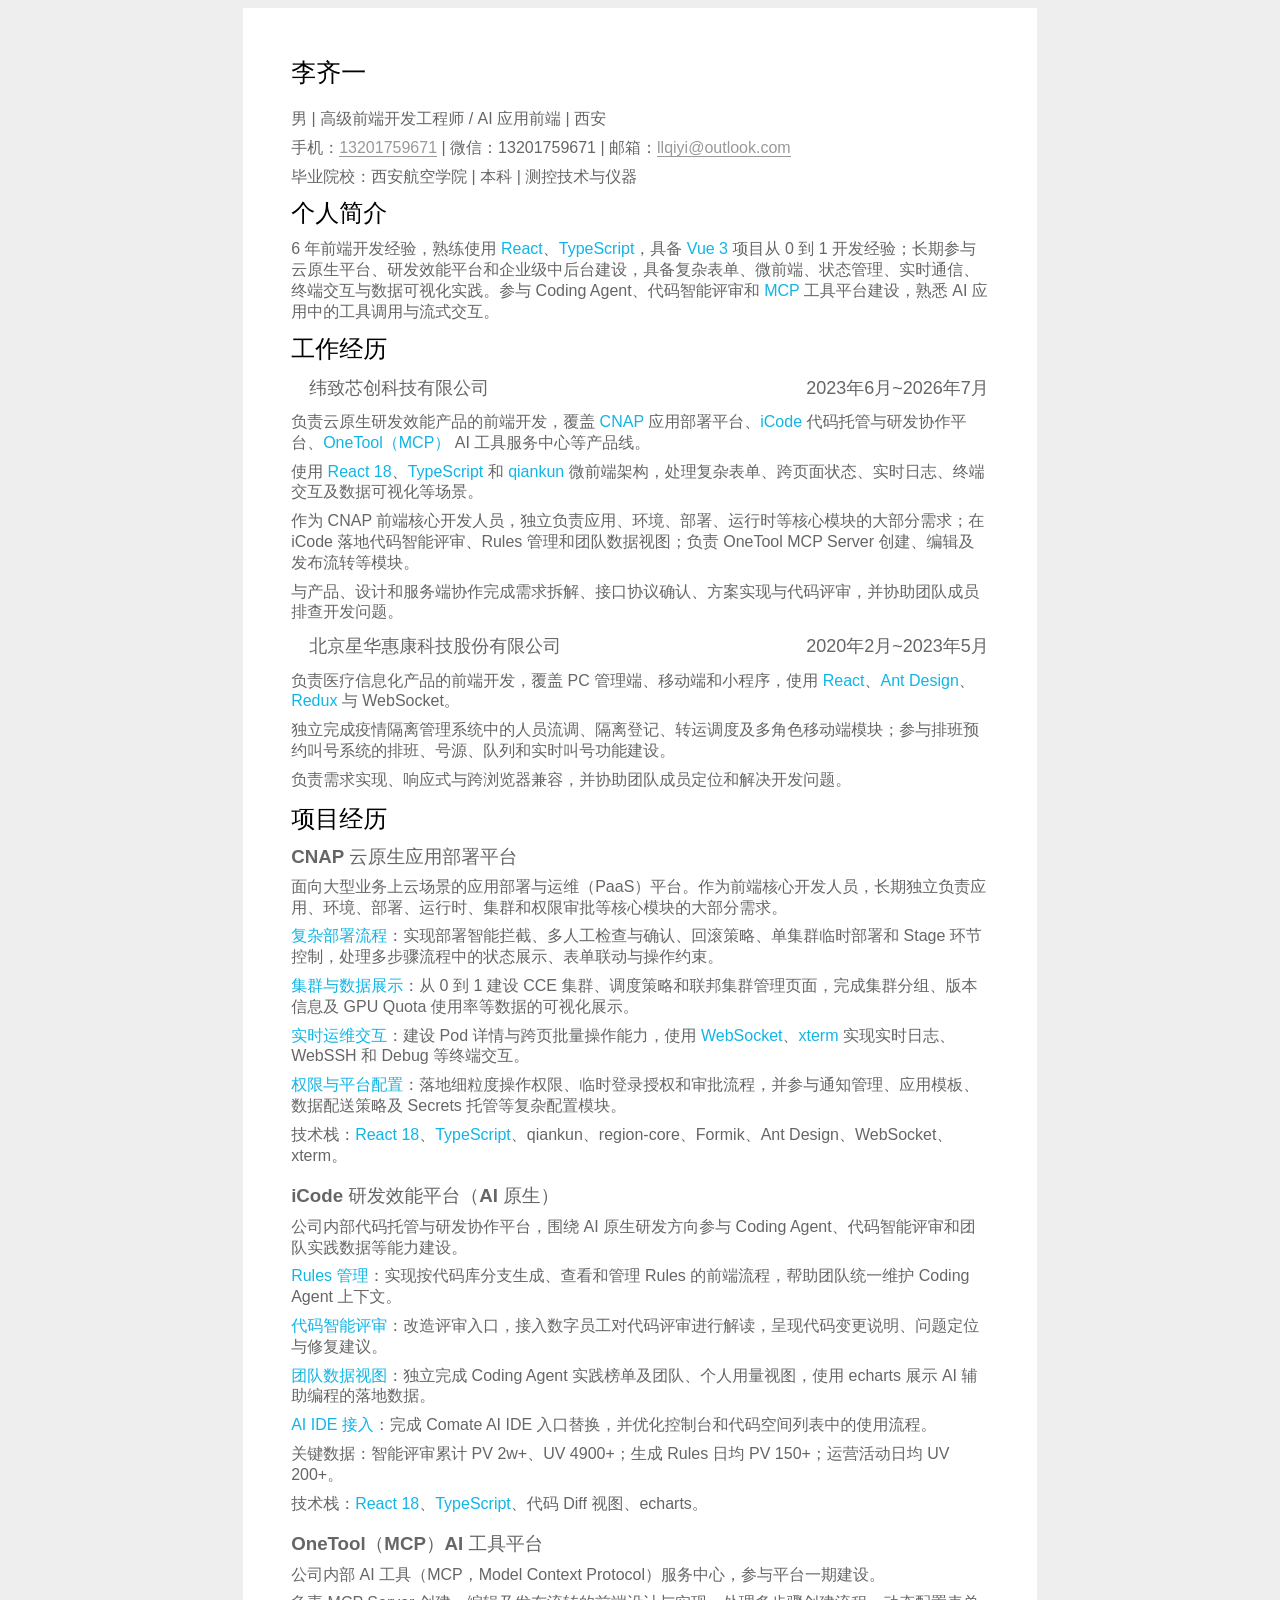
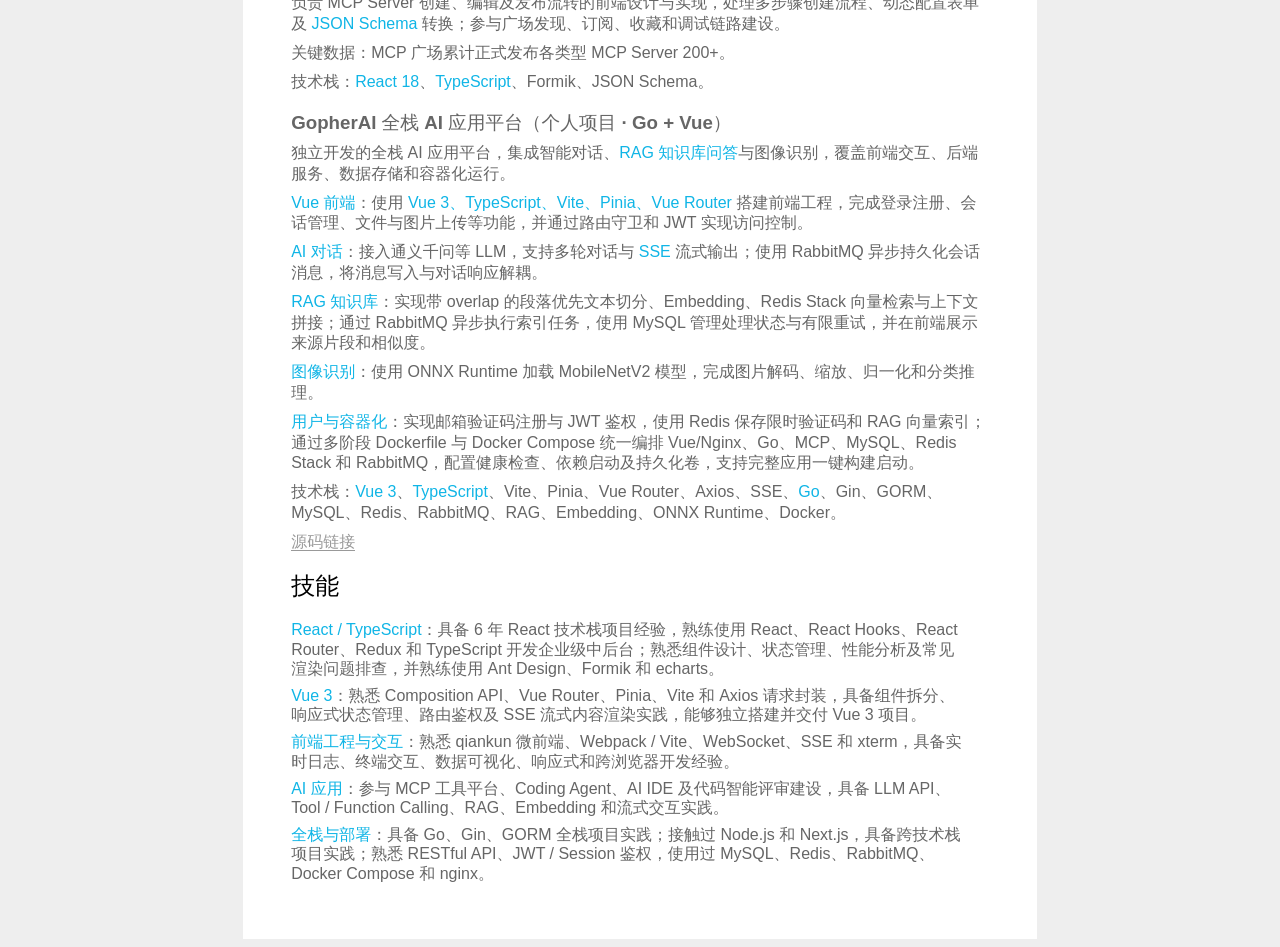
==== commit 751fbeb1: "update fe" ====
--- a/index.html
+++ b/index.html
@@ -105,7 +105,7 @@
                 <p>
                     负责 MCP Server 创建、编辑及发布流转的前端设计与实现，处理多步骤创建流程、动态配置表单及 <strong>JSON Schema</strong> 转换；参与广场发现、订阅、收藏和调试链路建设。
                 </p>
-                <p>关键数据：MCP 广场累计正式发布各类型 MCP Server 207 个。</p>
+                <p>关键数据：MCP 广场累计正式发布各类型 MCP Server 200+。</p>
                 <p>技术栈：<strong>React 18</strong>、<strong>TypeScript</strong>、Formik、JSON Schema。</p>
             </li>
             <li>
@@ -116,9 +116,9 @@
                 <ul>
                     <li><strong>Vue 前端</strong>：使用 <strong>Vue 3、TypeScript、Vite、Pinia、Vue Router</strong> 搭建前端工程，完成登录注册、会话管理、文件与图片上传等功能，并通过路由守卫和 JWT 实现访问控制。</li>
                     <li><strong>AI 对话</strong>：接入通义千问等 LLM，支持多轮对话与 <strong>SSE</strong> 流式输出；使用 RabbitMQ 异步持久化会话消息，将消息写入与对话响应解耦。</li>
-                    <li><strong>RAG 知识库</strong>：实现文档解析、文本切分、向量化入库、相似度检索和上下文拼接，并在回答中使用检索到的私有知识。</li>
+                    <li><strong>RAG 知识库</strong>：实现带 overlap 的段落优先文本切分、Embedding、Redis Stack 向量检索与上下文拼接；通过 RabbitMQ 异步执行索引任务，使用 MySQL 管理处理状态与有限重试，并在前端展示来源片段和相似度。</li>
                     <li><strong>图像识别</strong>：使用 ONNX Runtime 加载 MobileNetV2 模型，完成图片解码、缩放、归一化和分类推理。</li>
-                    <li><strong>用户与运行环境</strong>：实现邮箱验证码注册、JWT 鉴权和 Redis Token 缓存；使用 Docker Compose 编排应用及 MySQL、Redis、RabbitMQ 等依赖，支持完整流程的一键启动和演示。</li>
+                    <li><strong>用户与容器化</strong>：实现邮箱验证码注册与 JWT 鉴权，使用 Redis 保存限时验证码和 RAG 向量索引；通过多阶段 Dockerfile 与 Docker Compose 统一编排 Vue/Nginx、Go、MCP、MySQL、Redis Stack 和 RabbitMQ，配置健康检查、依赖启动及持久化卷，支持完整应用一键构建启动。</li>
                 </ul>
                 <p>技术栈：<strong>Vue 3</strong>、<strong>TypeScript</strong>、Vite、Pinia、Vue Router、Axios、SSE、<strong>Go</strong>、Gin、GORM、MySQL、Redis、RabbitMQ、RAG、Embedding、ONNX Runtime、Docker。</p>
                 <span>
